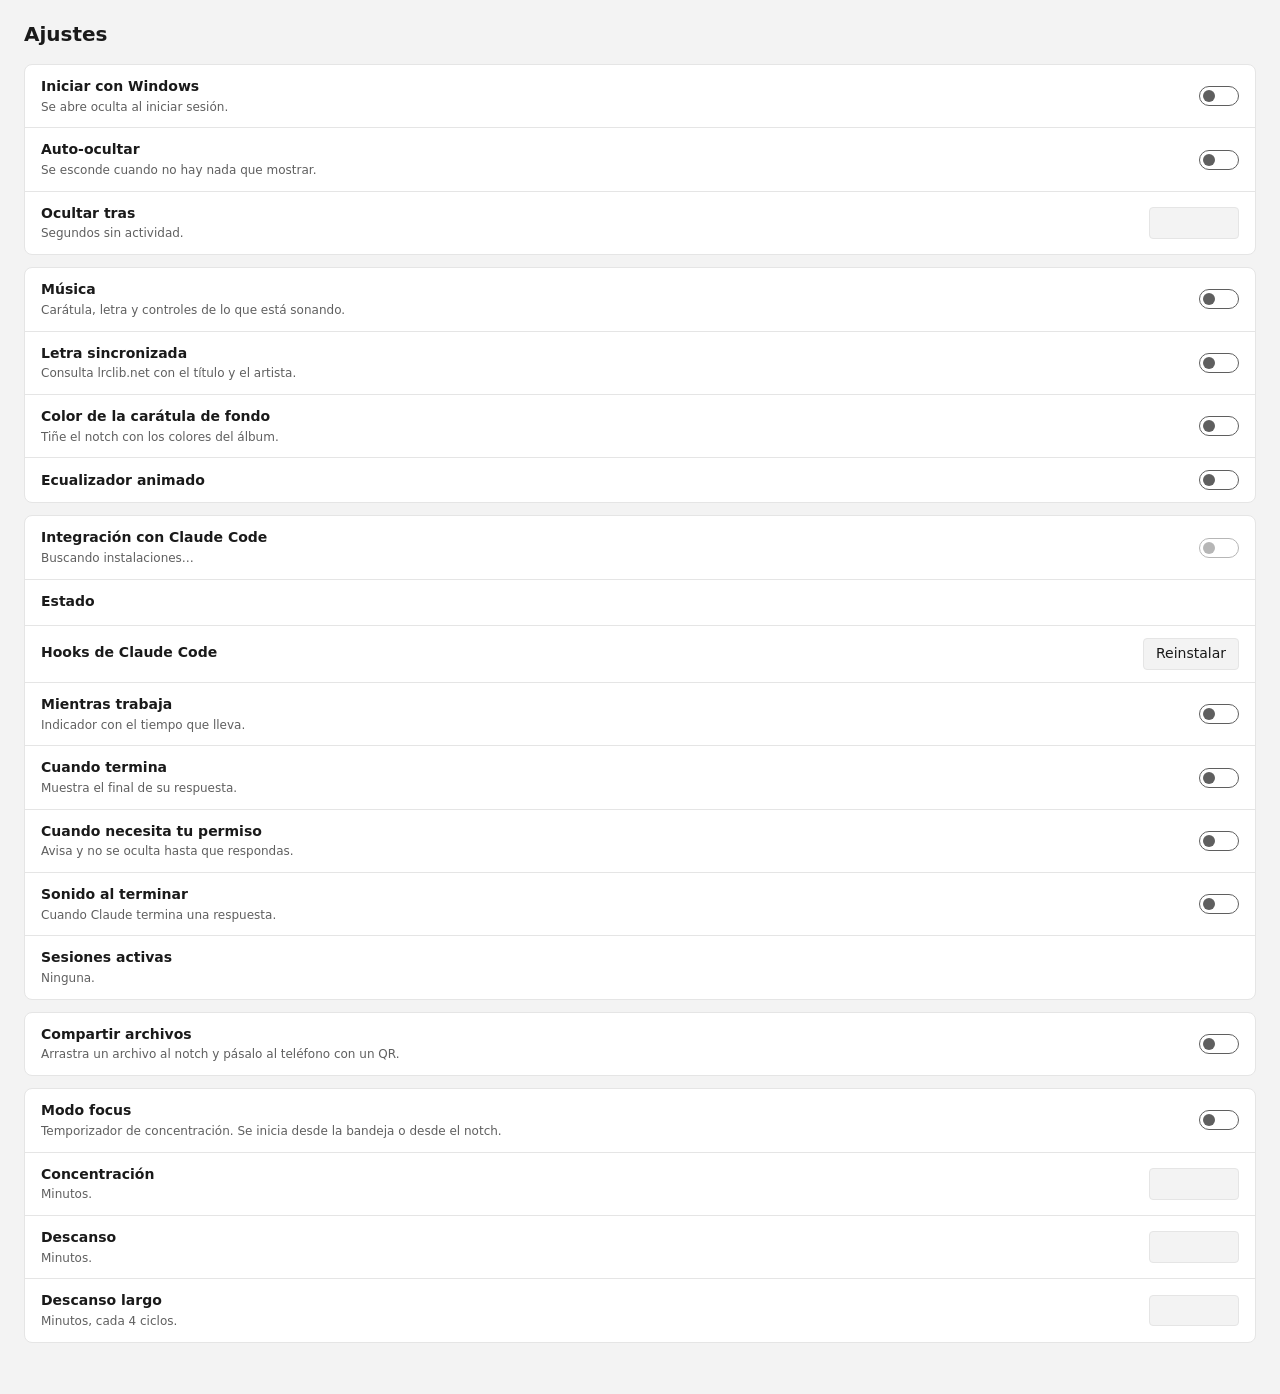
==== ui/settings.html @ bf4ab4f6 "Drop: progreso de envío al teléfono, aviso Enviado e interruptor - drop.rs sirve las descargas con u" ====
<!doctype html>
<html lang="es">
<head>
  <meta charset="utf-8">
  <title>Ajustes · Dynamic Island</title>
  <link rel="stylesheet" href="settings.css">
  <script src="settings.js" defer></script>
</head>
<body>
  <main>
    <h1>Ajustes</h1>

    <section>
      <label class="row">
        <span class="text"><b>Iniciar con Windows</b><small>Se abre oculta al iniciar sesión.</small></span>
        <input type="checkbox" role="switch" id="autostart">
      </label>
      <label class="row">
        <span class="text"><b>Auto-ocultar</b><small>Se esconde cuando no hay nada que mostrar.</small></span>
        <input type="checkbox" role="switch" id="autohide">
      </label>
      <label class="row">
        <span class="text"><b>Ocultar tras</b><small>Segundos sin actividad.</small></span>
        <input type="number" id="hide_secs" min="2" max="3600" step="1" inputmode="numeric">
      </label>
    </section>

    <section>
      <label class="row">
        <span class="text"><b>Música</b><small>Carátula, letra y controles de lo que está sonando.</small></span>
        <input type="checkbox" role="switch" id="music">
      </label>
      <label class="row">
        <span class="text"><b>Letra sincronizada</b><small>Consulta lrclib.net con el título y el artista.</small></span>
        <input type="checkbox" role="switch" id="lyrics">
      </label>
      <label class="row">
        <span class="text"><b>Color de la carátula de fondo</b><small>Tiñe el notch con los colores del álbum.</small></span>
        <input type="checkbox" role="switch" id="art_color">
      </label>
      <label class="row">
        <span class="text"><b>Ecualizador animado</b></span>
        <input type="checkbox" role="switch" id="eq">
      </label>
    </section>

    <section>
      <label class="row">
        <span class="text"><b>Integración con Claude Code</b><small id="claude-note">Buscando instalaciones…</small></span>
        <input type="checkbox" role="switch" id="claude" disabled>
      </label>
      <div id="claude-extra">
        <div class="row">
          <span class="text"><b>Estado</b><small id="claude-status"></small></span>
        </div>
        <div class="row">
          <span class="text"><b>Hooks de Claude Code</b><small id="hooks-status"></small></span>
          <button type="button" id="reinstall">Reinstalar</button>
        </div>
        <label class="row">
          <span class="text"><b>Mientras trabaja</b><small>Indicador con el tiempo que lleva.</small></span>
          <input type="checkbox" role="switch" id="claude_working">
        </label>
        <label class="row">
          <span class="text"><b>Cuando termina</b><small>Muestra el final de su respuesta.</small></span>
          <input type="checkbox" role="switch" id="claude_done">
        </label>
        <label class="row">
          <span class="text"><b>Cuando necesita tu permiso</b><small>Avisa y no se oculta hasta que respondas.</small></span>
          <input type="checkbox" role="switch" id="claude_permission">
        </label>
        <label class="row">
          <span class="text"><b>Sonido al terminar</b><small>Cuando Claude termina una respuesta.</small></span>
          <input type="checkbox" role="switch" id="sound">
        </label>
        <div class="row">
          <span class="text"><b>Sesiones activas</b><small id="sessions">Ninguna.</small></span>
        </div>
      </div>
    </section>

    <section>
      <label class="row">
        <span class="text"><b>Compartir archivos</b><small>Arrastra un archivo al notch y pásalo al teléfono con un QR.</small></span>
        <input type="checkbox" role="switch" id="drop">
      </label>
    </section>

    <section>
      <label class="row">
        <span class="text"><b>Modo focus</b><small>Temporizador de concentración. Se inicia desde la bandeja o desde el notch.</small></span>
        <input type="checkbox" role="switch" id="focus">
      </label>
      <label class="row">
        <span class="text"><b>Concentración</b><small>Minutos.</small></span>
        <input type="number" id="focus_work" min="1" max="180" step="1" inputmode="numeric">
      </label>
      <label class="row">
        <span class="text"><b>Descanso</b><small>Minutos.</small></span>
        <input type="number" id="focus_break" min="1" max="180" step="1" inputmode="numeric">
      </label>
      <label class="row">
        <span class="text"><b>Descanso largo</b><small>Minutos, cada 4 ciclos.</small></span>
        <input type="number" id="focus_long" min="1" max="180" step="1" inputmode="numeric">
      </label>
    </section>

    <p class="error" id="error" role="alert"></p>
  </main>
</body>
</html>
---- ui/settings.css ----
:root {
  color-scheme: light dark;
  --bg: #f3f3f3;
  --card: #ffffff;
  --fg: #1a1a1a;
  --dim: #5f5f5f;
  --line: #e5e5e5;
  --accent: #005fb8;
  --error: #c42b1c;
}
@media (prefers-color-scheme: dark) {
  :root {
    --bg: #202020;
    --card: #2b2b2b;
    --fg: #f5f5f5;
    --dim: #a8a8a8;
    --line: #3a3a3a;
    --accent: #60cdff;
    --error: #ff99a4;
  }
}

body {
  margin: 0;
  background: var(--bg);
  color: var(--fg);
  font: 14px/1.4 "Segoe UI Variable Text", "Segoe UI", system-ui, sans-serif;
}
main { padding: 20px 24px; }
h1 { font-size: 20px; font-weight: 600; margin: 0 0 16px; }

section {
  background: var(--card);
  border: 1px solid var(--line);
  border-radius: 8px;
  margin-bottom: 12px;
}
.row {
  display: flex;
  align-items: center;
  gap: 16px;
  padding: 12px 16px;
}
.row[hidden], #claude-extra[hidden] { display: none; }
#claude-extra { border-top: 1px solid var(--line); }
button { font: inherit; padding: 5px 12px; border: 1px solid var(--line); border-radius: 4px; background: var(--bg); color: var(--fg); }
.row + .row { border-top: 1px solid var(--line); }
.text { flex: 1; min-width: 0; display: grid; gap: 2px; }
.text small { color: var(--dim); font-size: 12px; overflow-wrap: anywhere; }

input[type="checkbox"] {
  appearance: none;
  flex: none;
  width: 40px;
  height: 20px;
  margin: 0;
  border-radius: 10px;
  border: 1px solid var(--dim);
  position: relative;
  transition: background-color 0.15s, border-color 0.15s;
}
input[type="checkbox"]::after {
  content: "";
  position: absolute;
  top: 3px;
  left: 3px;
  width: 12px;
  height: 12px;
  border-radius: 50%;
  background: var(--dim);
  transition: transform 0.15s cubic-bezier(0.32, 0.72, 0, 1);
}
input[type="checkbox"]:checked { background: var(--accent); border-color: var(--accent); }
input[type="checkbox"]:checked::after { background: var(--card); transform: translateX(20px); }
input:disabled { opacity: 0.45; }
input:focus-visible { outline: 2px solid var(--accent); outline-offset: 2px; }

input[type="number"] {
  width: 72px;
  padding: 5px 8px;
  border: 1px solid var(--line);
  border-radius: 4px;
  background: var(--bg);
  color: var(--fg);
  font: inherit;
}

.error { color: var(--error); white-space: pre-line; margin: 4px 0 0; min-height: 1.4em; }

@media (prefers-reduced-motion: reduce) {
  *, *::after { transition-duration: 0s !important; }
}
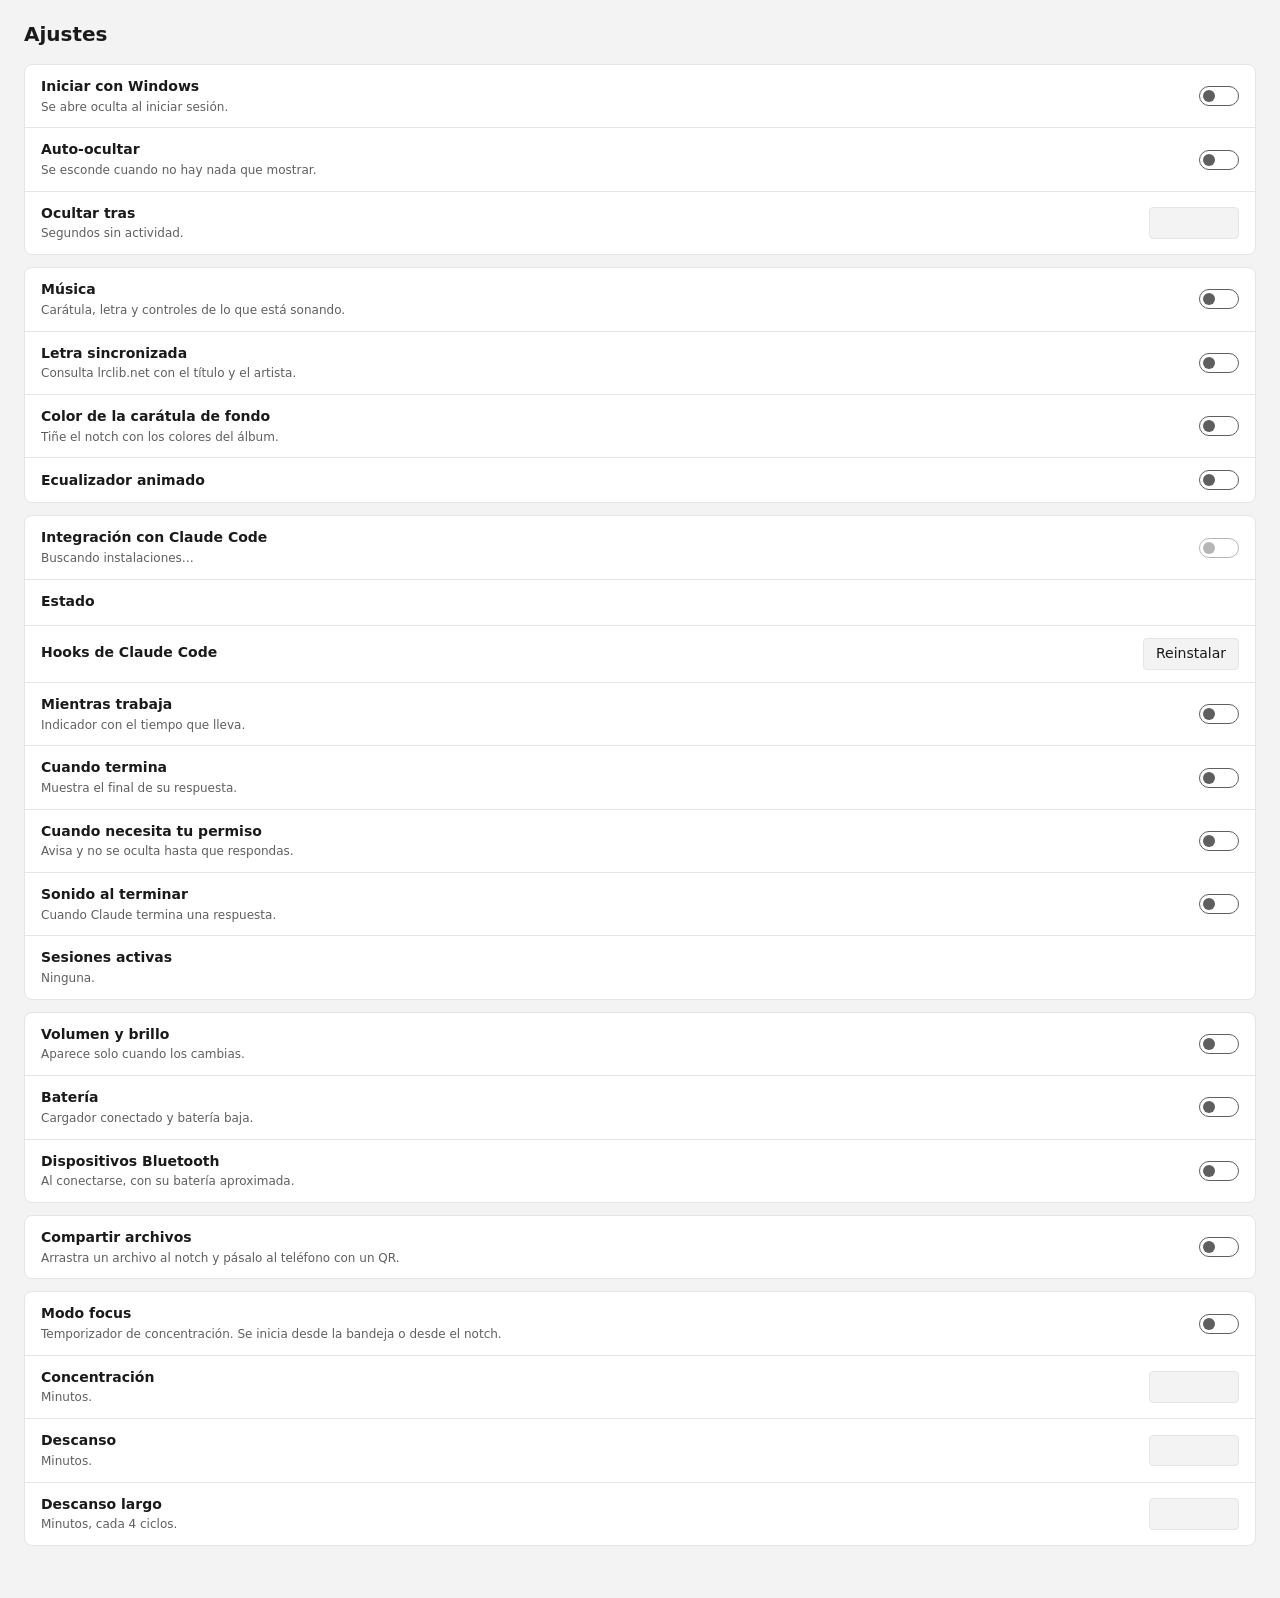
==== commit a67a11a5: "Sistema: volumen, brillo, batería y dispositivos Bluetooth - system.rs sondea volumen (IAudioEndpoin" ====
--- a/ui/settings.html
+++ b/ui/settings.html
@@ -81,6 +81,21 @@
 
     <section>
       <label class="row">
+        <span class="text"><b>Volumen y brillo</b><small>Aparece solo cuando los cambias.</small></span>
+        <input type="checkbox" role="switch" id="sys_volume">
+      </label>
+      <label class="row">
+        <span class="text"><b>Batería</b><small>Cargador conectado y batería baja.</small></span>
+        <input type="checkbox" role="switch" id="sys_battery">
+      </label>
+      <label class="row">
+        <span class="text"><b>Dispositivos Bluetooth</b><small>Al conectarse, con su batería aproximada.</small></span>
+        <input type="checkbox" role="switch" id="sys_bluetooth">
+      </label>
+    </section>
+
+    <section>
+      <label class="row">
         <span class="text"><b>Compartir archivos</b><small>Arrastra un archivo al notch y pásalo al teléfono con un QR.</small></span>
         <input type="checkbox" role="switch" id="drop">
       </label>
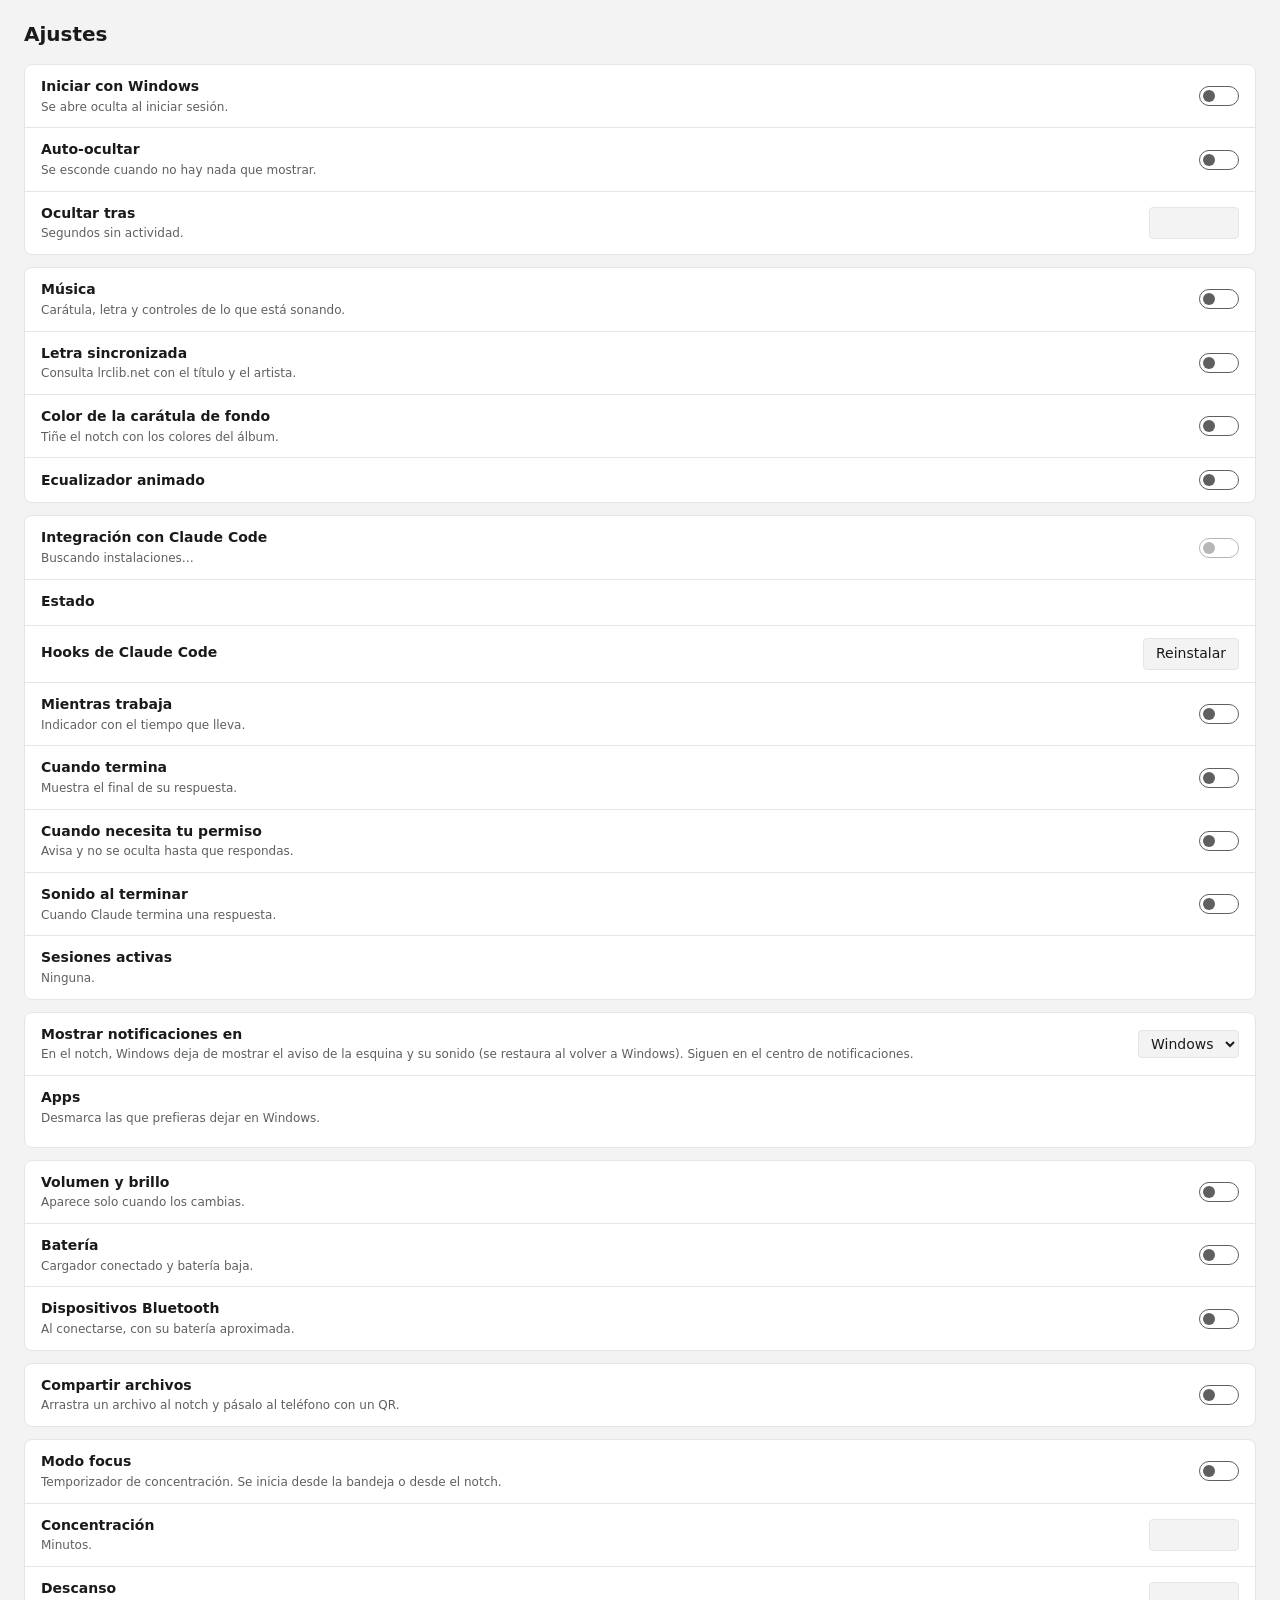
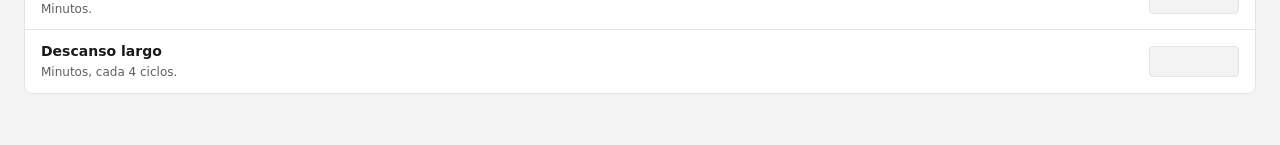
==== commit 511f6087: "Notificaciones de Windows en el notch - notify.rs consulta cada 0,5 s las notificaciones (UserNotifi" ====
--- a/ui/settings.html
+++ b/ui/settings.html
@@ -80,6 +80,16 @@
     </section>
 
     <section>
+      <div class="row">
+        <span class="text"><b>Mostrar notificaciones en</b><small id="notif-note">En el notch, Windows deja de mostrar el aviso de la esquina y su sonido (se restaura al volver a Windows). Siguen en el centro de notificaciones.</small></span>
+        <select id="notif_target"><option value="windows">Windows</option><option value="notch">Notch</option></select>
+      </div>
+      <div class="row" id="notif-apps-row">
+        <span class="text"><b>Apps</b><small>Desmarca las que prefieras dejar en Windows.</small><span id="notif-apps"></span></span>
+      </div>
+    </section>
+
+    <section>
       <label class="row">
         <span class="text"><b>Volumen y brillo</b><small>Aparece solo cuando los cambias.</small></span>
         <input type="checkbox" role="switch" id="sys_volume">
--- a/ui/settings.css
+++ b/ui/settings.css
@@ -43,6 +43,11 @@
 }
 .row[hidden], #claude-extra[hidden] { display: none; }
 #claude-extra { border-top: 1px solid var(--line); }
+#notif-apps { display: grid; gap: 4px; margin-top: 6px; }
+.app { display: flex; align-items: center; gap: 6px; font-size: 13px; }
+input.plain { appearance: auto; width: auto; height: auto; border: 0; }
+input.plain::after { content: none; }
+select { font: inherit; padding: 4px 8px; background: var(--bg); color: var(--fg); border: 1px solid var(--line); border-radius: 4px; }
 button { font: inherit; padding: 5px 12px; border: 1px solid var(--line); border-radius: 4px; background: var(--bg); color: var(--fg); }
 .row + .row { border-top: 1px solid var(--line); }
 .text { flex: 1; min-width: 0; display: grid; gap: 2px; }
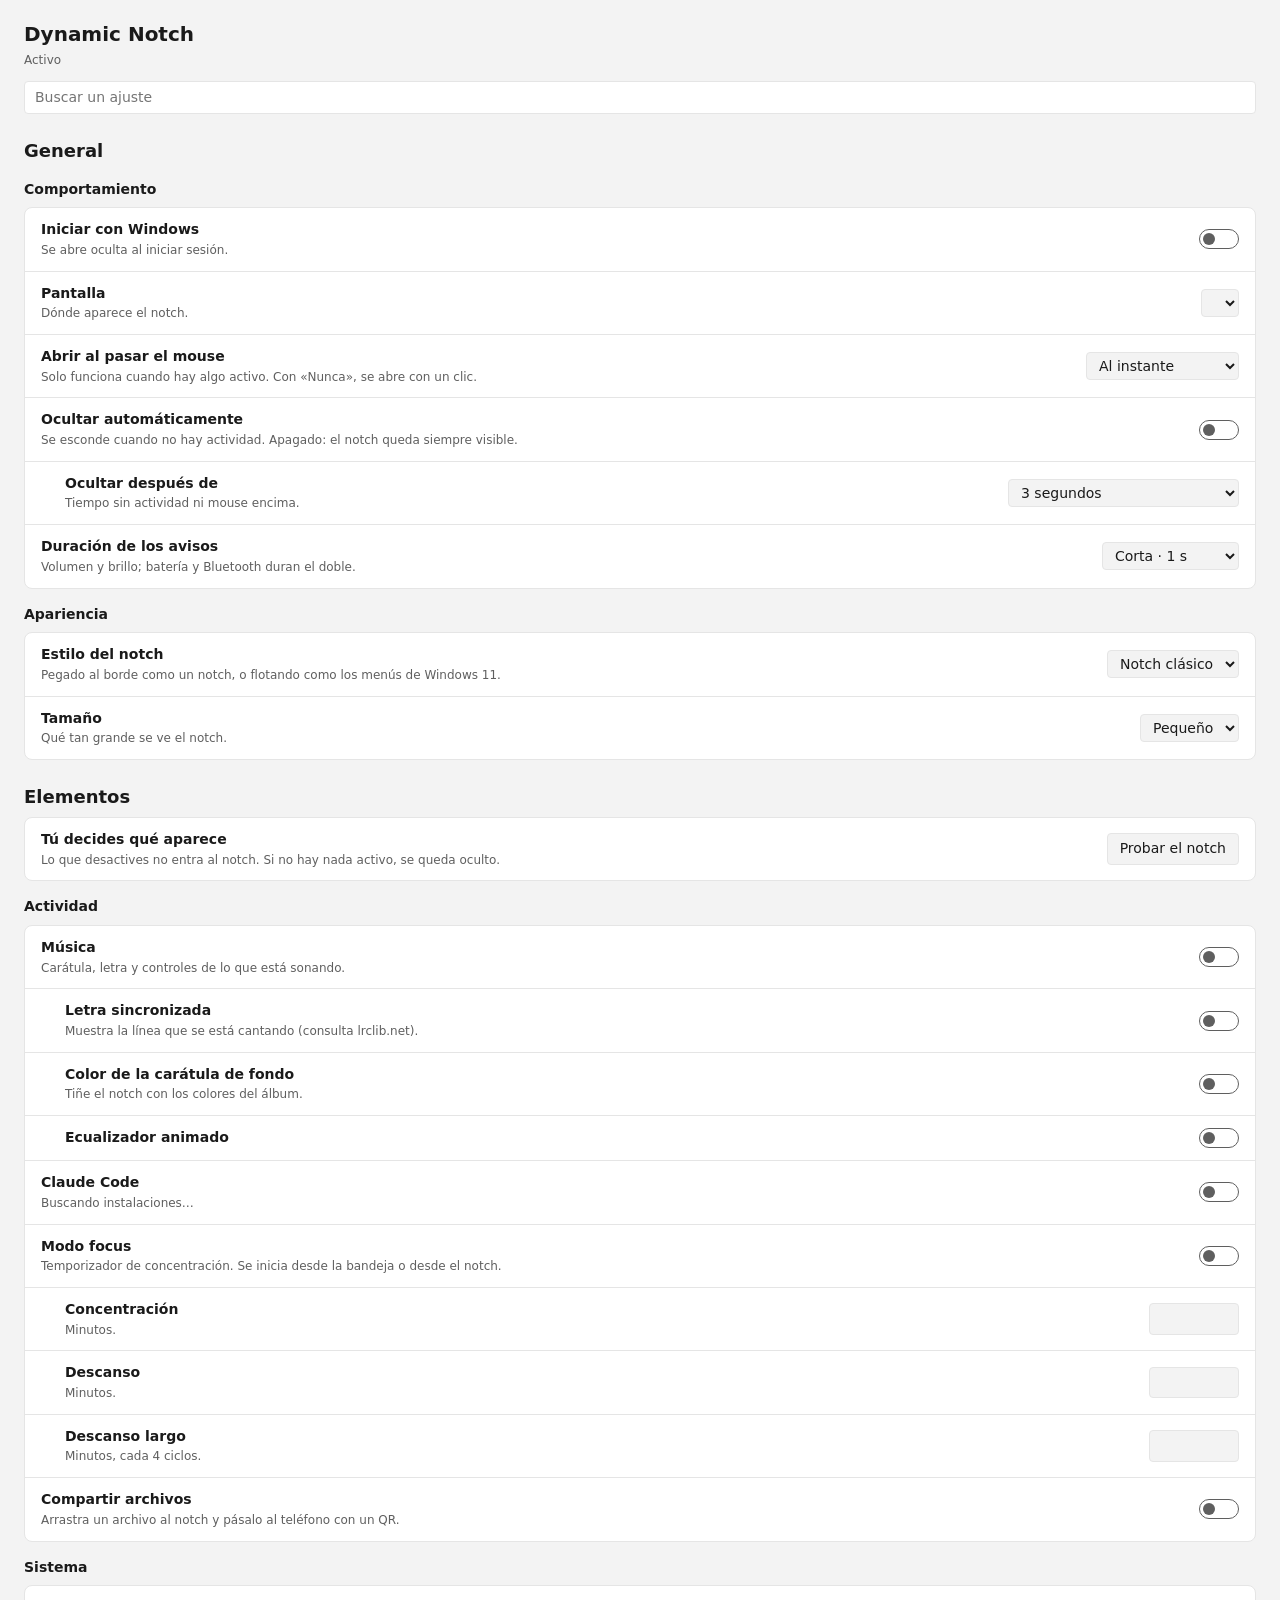
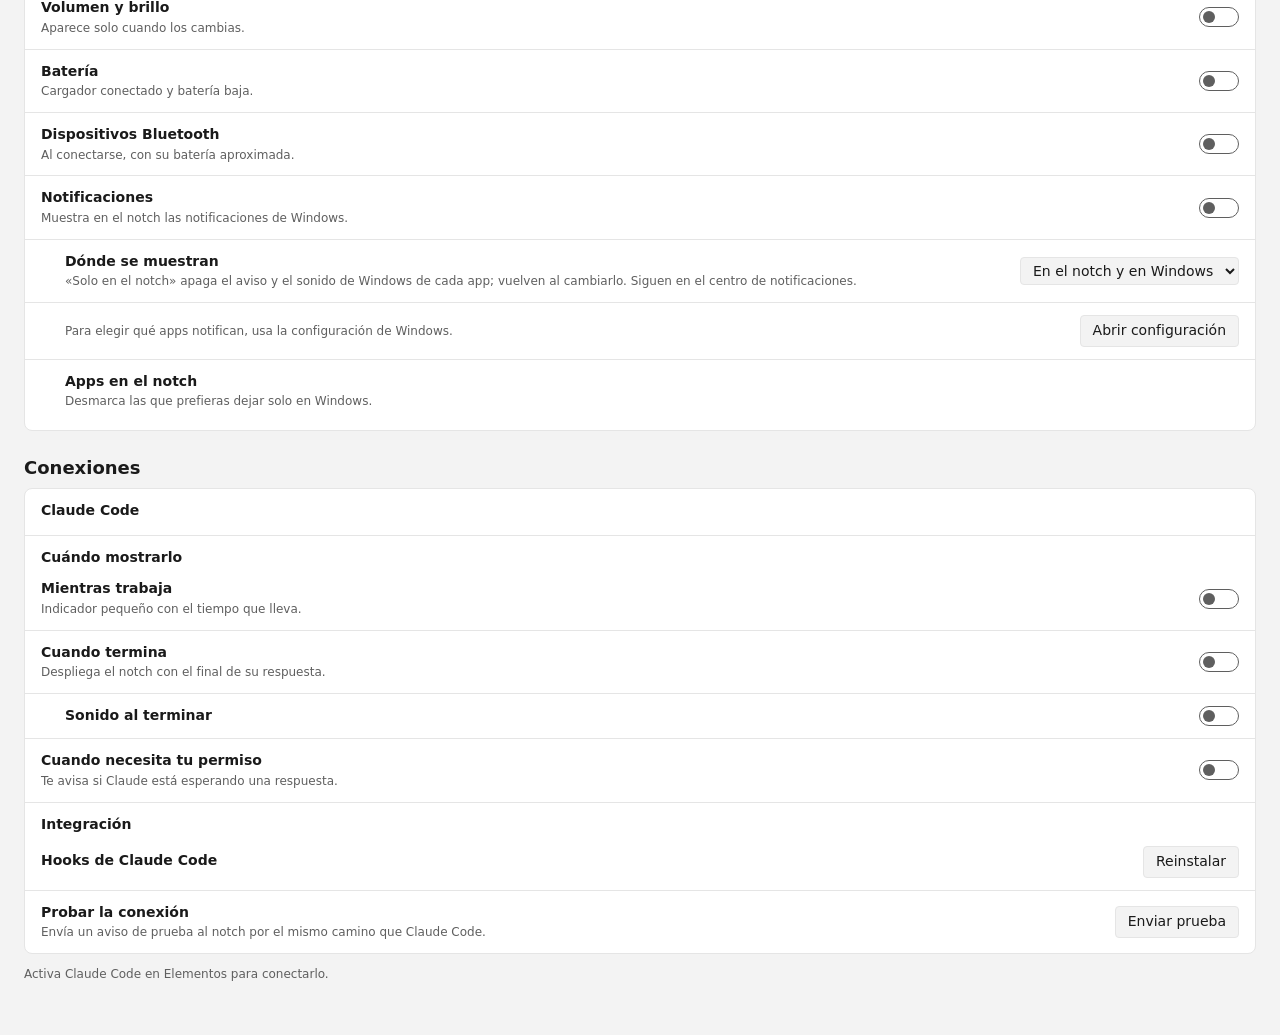
==== commit 673e9c94: "Ajustes generales del Figma - Pantalla: el notch puede ir en cualquier monitor. La ventana se coloca" ====
--- a/ui/settings.html
+++ b/ui/settings.html
@@ -7,128 +7,192 @@
   <script src="settings.js" defer></script>
 </head>
 <body>
+  <!-- placeholder layout: crude on purpose until the Figma redesign. Order and options follow the Figma. -->
   <main>
-    <h1>Ajustes</h1>
-
+    <header>
+      <h1>Dynamic Notch</h1>
+      <small id="status">Activo</small>
+      <input type="search" id="search" placeholder="Buscar un ajuste" aria-label="Buscar un ajuste">
+    </header>
+
+    <h2>General</h2>
+    <h3>Comportamiento</h3>
     <section>
       <label class="row">
         <span class="text"><b>Iniciar con Windows</b><small>Se abre oculta al iniciar sesión.</small></span>
-        <input type="checkbox" role="switch" id="autostart">
-      </label>
-      <label class="row">
-        <span class="text"><b>Auto-ocultar</b><small>Se esconde cuando no hay nada que mostrar.</small></span>
-        <input type="checkbox" role="switch" id="autohide">
-      </label>
-      <label class="row">
-        <span class="text"><b>Ocultar tras</b><small>Segundos sin actividad.</small></span>
-        <input type="number" id="hide_secs" min="2" max="3600" step="1" inputmode="numeric">
-      </label>
-    </section>
-
+        <input type="checkbox" role="switch" data-key="autostart">
+      </label>
+      <label class="row">
+        <span class="text"><b>Pantalla</b><small>Dónde aparece el notch.</small></span>
+        <select data-key="monitor" id="monitor"></select>
+      </label>
+      <label class="row">
+        <span class="text"><b>Abrir al pasar el mouse</b><small>Solo funciona cuando hay algo activo. Con «Nunca», se abre con un clic.</small></span>
+        <select data-key="hover">
+          <option value="instant">Al instante</option>
+          <option value="short">Con pausa corta</option>
+          <option value="never">Nunca</option>
+        </select>
+      </label>
+      <label class="row">
+        <span class="text"><b>Ocultar automáticamente</b><small>Se esconde cuando no hay actividad. Apagado: el notch queda siempre visible.</small></span>
+        <input type="checkbox" role="switch" data-key="autohide">
+      </label>
+      <label class="row sub">
+        <span class="text"><b>Ocultar después de</b><small>Tiempo sin actividad ni mouse encima.</small></span>
+        <select data-key="hide_secs" data-number data-needs="autohide">
+          <option value="3">3 segundos</option>
+          <option value="5">5 segundos (recomendado)</option>
+          <option value="10">10 segundos</option>
+          <option value="15">15 segundos</option>
+          <option value="30">30 segundos</option>
+        </select>
+      </label>
+      <label class="row">
+        <span class="text"><b>Duración de los avisos</b><small>Volumen y brillo; batería y Bluetooth duran el doble.</small></span>
+        <select data-key="notice_ms" data-number>
+          <option value="1000">Corta · 1 s</option>
+          <option value="1500">Normal · 1.5 s</option>
+          <option value="3000">Larga · 3 s</option>
+        </select>
+      </label>
+    </section>
+    <h3>Apariencia</h3>
+    <section>
+      <label class="row">
+        <span class="text"><b>Estilo del notch</b><small>Pegado al borde como un notch, o flotando como los menús de Windows 11.</small></span>
+        <select data-key="style">
+          <option value="classic">Notch clásico</option>
+          <option value="win11">Windows 11</option>
+        </select>
+      </label>
+      <label class="row">
+        <span class="text"><b>Tamaño</b><small>Qué tan grande se ve el notch.</small></span>
+        <select data-key="size">
+          <option value="small">Pequeño</option>
+          <option value="normal">Normal</option>
+          <option value="large">Grande</option>
+        </select>
+      </label>
+    </section>
+
+    <h2>Elementos</h2>
+    <section>
+      <div class="row">
+        <span class="text"><b>Tú decides qué aparece</b><small>Lo que desactives no entra al notch. Si no hay nada activo, se queda oculto.</small></span>
+        <button type="button" id="demo">Probar el notch</button>
+      </div>
+    </section>
+    <h3>Actividad</h3>
     <section>
       <label class="row">
         <span class="text"><b>Música</b><small>Carátula, letra y controles de lo que está sonando.</small></span>
-        <input type="checkbox" role="switch" id="music">
-      </label>
-      <label class="row">
-        <span class="text"><b>Letra sincronizada</b><small>Consulta lrclib.net con el título y el artista.</small></span>
-        <input type="checkbox" role="switch" id="lyrics">
-      </label>
-      <label class="row">
+        <input type="checkbox" role="switch" data-key="music">
+      </label>
+      <label class="row sub">
+        <span class="text"><b>Letra sincronizada</b><small>Muestra la línea que se está cantando (consulta lrclib.net).</small></span>
+        <input type="checkbox" role="switch" data-key="lyrics" data-needs="music">
+      </label>
+      <label class="row sub">
         <span class="text"><b>Color de la carátula de fondo</b><small>Tiñe el notch con los colores del álbum.</small></span>
-        <input type="checkbox" role="switch" id="art_color">
-      </label>
-      <label class="row">
+        <input type="checkbox" role="switch" data-key="art_color" data-needs="music">
+      </label>
+      <label class="row sub">
         <span class="text"><b>Ecualizador animado</b></span>
-        <input type="checkbox" role="switch" id="eq">
-      </label>
-    </section>
-
-    <section>
-      <label class="row">
-        <span class="text"><b>Integración con Claude Code</b><small id="claude-note">Buscando instalaciones…</small></span>
-        <input type="checkbox" role="switch" id="claude" disabled>
-      </label>
-      <div id="claude-extra">
-        <div class="row">
-          <span class="text"><b>Estado</b><small id="claude-status"></small></span>
-        </div>
-        <div class="row">
-          <span class="text"><b>Hooks de Claude Code</b><small id="hooks-status"></small></span>
-          <button type="button" id="reinstall">Reinstalar</button>
-        </div>
-        <label class="row">
-          <span class="text"><b>Mientras trabaja</b><small>Indicador con el tiempo que lleva.</small></span>
-          <input type="checkbox" role="switch" id="claude_working">
-        </label>
-        <label class="row">
-          <span class="text"><b>Cuando termina</b><small>Muestra el final de su respuesta.</small></span>
-          <input type="checkbox" role="switch" id="claude_done">
-        </label>
-        <label class="row">
-          <span class="text"><b>Cuando necesita tu permiso</b><small>Avisa y no se oculta hasta que respondas.</small></span>
-          <input type="checkbox" role="switch" id="claude_permission">
-        </label>
-        <label class="row">
-          <span class="text"><b>Sonido al terminar</b><small>Cuando Claude termina una respuesta.</small></span>
-          <input type="checkbox" role="switch" id="sound">
-        </label>
-        <div class="row">
-          <span class="text"><b>Sesiones activas</b><small id="sessions">Ninguna.</small></span>
-        </div>
-      </div>
-    </section>
-
-    <section>
-      <div class="row">
-        <span class="text"><b>Mostrar notificaciones en</b><small id="notif-note">En el notch, Windows deja de mostrar el aviso de la esquina y su sonido (se restaura al volver a Windows). Siguen en el centro de notificaciones.</small></span>
-        <select id="notif_target"><option value="windows">Windows</option><option value="notch">Notch</option></select>
-      </div>
-      <div class="row" id="notif-apps-row">
-        <span class="text"><b>Apps</b><small>Desmarca las que prefieras dejar en Windows.</small><span id="notif-apps"></span></span>
-      </div>
-    </section>
-
+        <input type="checkbox" role="switch" data-key="eq" data-needs="music">
+      </label>
+      <label class="row">
+        <span class="text"><b>Claude Code</b><small id="claude-note">Buscando instalaciones…</small></span>
+        <input type="checkbox" role="switch" data-key="claude" id="claude">
+      </label>
+      <label class="row">
+        <span class="text"><b>Modo focus</b><small>Temporizador de concentración. Se inicia desde la bandeja o desde el notch.</small></span>
+        <input type="checkbox" role="switch" data-key="focus">
+      </label>
+      <label class="row sub">
+        <span class="text"><b>Concentración</b><small>Minutos.</small></span>
+        <input type="number" data-key="focus_work" data-number data-needs="focus" min="1" max="180" step="1" inputmode="numeric">
+      </label>
+      <label class="row sub">
+        <span class="text"><b>Descanso</b><small>Minutos.</small></span>
+        <input type="number" data-key="focus_break" data-number data-needs="focus" min="1" max="180" step="1" inputmode="numeric">
+      </label>
+      <label class="row sub">
+        <span class="text"><b>Descanso largo</b><small>Minutos, cada 4 ciclos.</small></span>
+        <input type="number" data-key="focus_long" data-number data-needs="focus" min="1" max="180" step="1" inputmode="numeric">
+      </label>
+      <label class="row">
+        <span class="text"><b>Compartir archivos</b><small>Arrastra un archivo al notch y pásalo al teléfono con un QR.</small></span>
+        <input type="checkbox" role="switch" data-key="drop">
+      </label>
+    </section>
+    <h3>Sistema</h3>
     <section>
       <label class="row">
         <span class="text"><b>Volumen y brillo</b><small>Aparece solo cuando los cambias.</small></span>
-        <input type="checkbox" role="switch" id="sys_volume">
+        <input type="checkbox" role="switch" data-key="sys_volume">
       </label>
       <label class="row">
         <span class="text"><b>Batería</b><small>Cargador conectado y batería baja.</small></span>
-        <input type="checkbox" role="switch" id="sys_battery">
+        <input type="checkbox" role="switch" data-key="sys_battery">
       </label>
       <label class="row">
         <span class="text"><b>Dispositivos Bluetooth</b><small>Al conectarse, con su batería aproximada.</small></span>
-        <input type="checkbox" role="switch" id="sys_bluetooth">
-      </label>
-    </section>
-
-    <section>
-      <label class="row">
-        <span class="text"><b>Compartir archivos</b><small>Arrastra un archivo al notch y pásalo al teléfono con un QR.</small></span>
-        <input type="checkbox" role="switch" id="drop">
-      </label>
-    </section>
-
-    <section>
-      <label class="row">
-        <span class="text"><b>Modo focus</b><small>Temporizador de concentración. Se inicia desde la bandeja o desde el notch.</small></span>
-        <input type="checkbox" role="switch" id="focus">
-      </label>
-      <label class="row">
-        <span class="text"><b>Concentración</b><small>Minutos.</small></span>
-        <input type="number" id="focus_work" min="1" max="180" step="1" inputmode="numeric">
-      </label>
-      <label class="row">
-        <span class="text"><b>Descanso</b><small>Minutos.</small></span>
-        <input type="number" id="focus_break" min="1" max="180" step="1" inputmode="numeric">
-      </label>
-      <label class="row">
-        <span class="text"><b>Descanso largo</b><small>Minutos, cada 4 ciclos.</small></span>
-        <input type="number" id="focus_long" min="1" max="180" step="1" inputmode="numeric">
-      </label>
-    </section>
+        <input type="checkbox" role="switch" data-key="sys_bluetooth">
+      </label>
+      <label class="row">
+        <span class="text"><b>Notificaciones</b><small id="notif-note">Muestra en el notch las notificaciones de Windows.</small></span>
+        <input type="checkbox" role="switch" data-key="notif">
+      </label>
+      <label class="row sub">
+        <span class="text"><b>Dónde se muestran</b><small>«Solo en el notch» apaga el aviso y el sonido de Windows de cada app; vuelven al cambiarlo. Siguen en el centro de notificaciones.</small></span>
+        <select data-key="notif_notch" data-bool data-needs="notif">
+          <option value="false">En el notch y en Windows</option>
+          <option value="true">Solo en el notch</option>
+        </select>
+      </label>
+      <div class="row sub">
+        <span class="text"><small>Para elegir qué apps notifican, usa la configuración de Windows.</small></span>
+        <button type="button" id="notif-open">Abrir configuración</button>
+      </div>
+      <div class="row sub" id="notif-apps-row">
+        <span class="text"><b>Apps en el notch</b><small>Desmarca las que prefieras dejar solo en Windows.</small><span id="notif-apps"></span></span>
+      </div>
+    </section>
+
+    <h2>Conexiones</h2>
+    <section id="claude-extra">
+      <div class="row">
+        <span class="text"><b>Claude Code</b><small id="claude-status"></small></span>
+      </div>
+      <h3 class="in">Cuándo mostrarlo</h3>
+      <label class="row">
+        <span class="text"><b>Mientras trabaja</b><small>Indicador pequeño con el tiempo que lleva.</small></span>
+        <input type="checkbox" role="switch" data-key="claude_working">
+      </label>
+      <label class="row">
+        <span class="text"><b>Cuando termina</b><small>Despliega el notch con el final de su respuesta.</small></span>
+        <input type="checkbox" role="switch" data-key="claude_done">
+      </label>
+      <label class="row sub">
+        <span class="text"><b>Sonido al terminar</b></span>
+        <input type="checkbox" role="switch" data-key="sound" data-needs="claude_done">
+      </label>
+      <label class="row">
+        <span class="text"><b>Cuando necesita tu permiso</b><small>Te avisa si Claude está esperando una respuesta.</small></span>
+        <input type="checkbox" role="switch" data-key="claude_permission">
+      </label>
+      <h3 class="in">Integración</h3>
+      <div class="row">
+        <span class="text"><b>Hooks de Claude Code</b><small id="hooks-status"></small></span>
+        <button type="button" id="reinstall">Reinstalar</button>
+      </div>
+      <div class="row">
+        <span class="text"><b>Probar la conexión</b><small>Envía un aviso de prueba al notch por el mismo camino que Claude Code.</small></span>
+        <button type="button" id="claude-test">Enviar prueba</button>
+      </div>
+    </section>
+    <p id="claude-off" class="muted">Activa Claude Code en Elementos para conectarlo.</p>
 
     <p class="error" id="error" role="alert"></p>
   </main>
--- a/ui/settings.css
+++ b/ui/settings.css
@@ -27,7 +27,16 @@
   font: 14px/1.4 "Segoe UI Variable Text", "Segoe UI", system-ui, sans-serif;
 }
 main { padding: 20px 24px; }
-h1 { font-size: 20px; font-weight: 600; margin: 0 0 16px; }
+h1 { font-size: 20px; font-weight: 600; margin: 0; }
+header { display: grid; gap: 4px; margin-bottom: 8px; }
+header small, .muted { color: var(--dim); font-size: 12px; }
+#search { font: inherit; padding: 6px 10px; margin-top: 8px; border: 1px solid var(--line); border-radius: 4px; background: var(--card); color: var(--fg); }
+h2 { font-size: 18px; font-weight: 600; margin: 24px 0 8px; }
+h3 { font-size: 14px; font-weight: 600; margin: 16px 0 8px; }
+h3.in { margin: 0; padding: 12px 16px 0; border-top: 1px solid var(--line); }
+.row.sub { padding-left: 40px; }
+.filtered { display: none !important; }
+[hidden] { display: none !important; }
 
 section {
   background: var(--card);
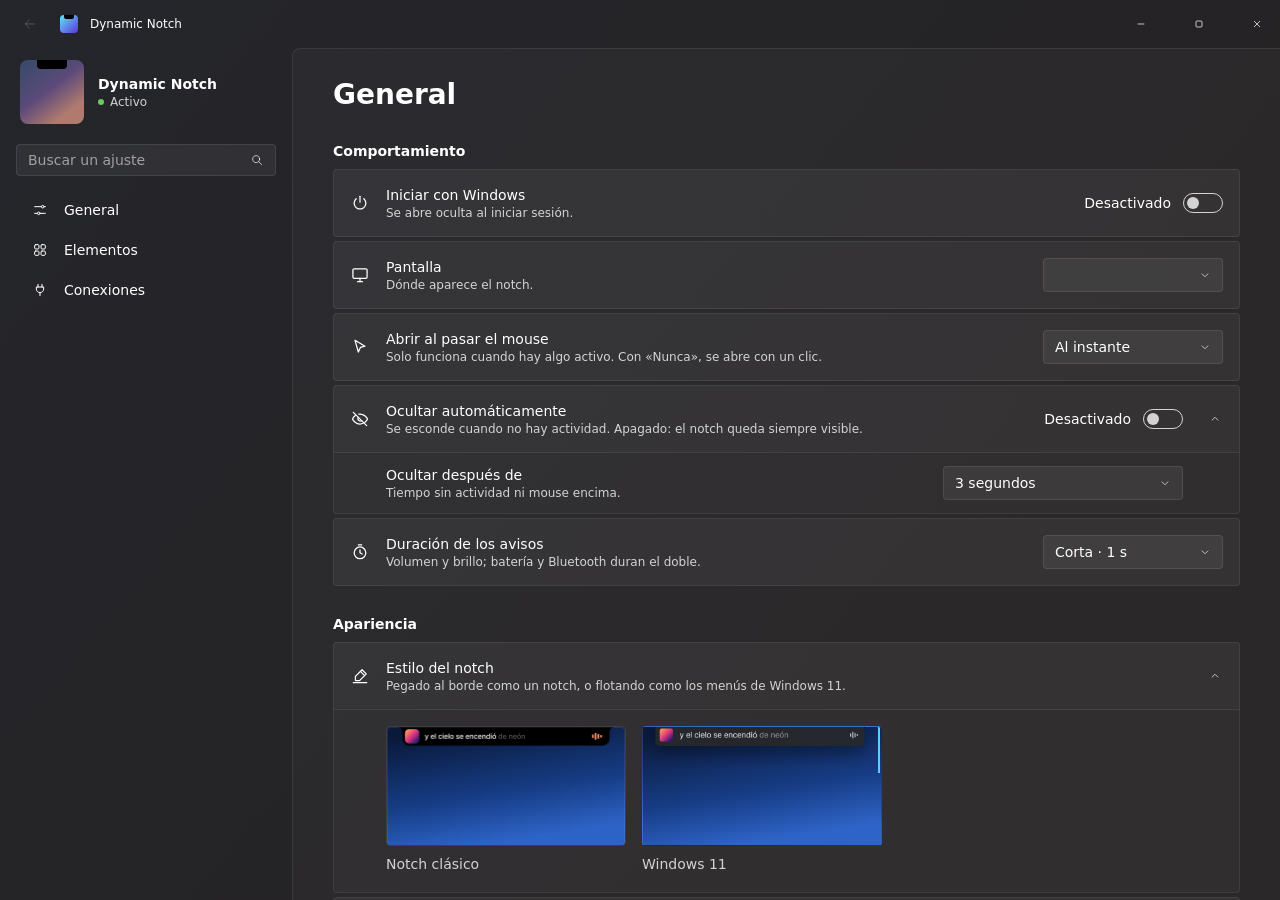
==== commit 29a0ec78: "Ajustes con el diseño del Figma Barra de título propia, navegación General / Elementos / Conexiones," ====
--- a/ui/settings.html
+++ b/ui/settings.html
@@ -2,199 +2,295 @@
 <html lang="es">
 <head>
   <meta charset="utf-8">
-  <title>Ajustes · Dynamic Island</title>
+  <title>Dynamic Notch</title>
   <link rel="stylesheet" href="settings.css">
   <script src="settings.js" defer></script>
 </head>
 <body>
-  <!-- placeholder layout: crude on purpose until the Figma redesign. Order and options follow the Figma. -->
-  <main>
-    <header>
-      <h1>Dynamic Notch</h1>
-      <small id="status">Activo</small>
+  <header class="titlebar" data-tauri-drag-region>
+    <button type="button" class="back" id="back" aria-label="Atrás" disabled><img src="icons/back.svg" alt=""></button>
+    <span class="app-icon" data-tauri-drag-region></span>
+    <span class="app-title" data-tauri-drag-region>Dynamic Notch</span>
+    <span class="spacer" data-tauri-drag-region></span>
+    <button type="button" class="caption" id="win-min" aria-label="Minimizar"><img src="icons/min.svg" alt=""></button>
+    <button type="button" class="caption" id="win-max" aria-label="Maximizar"><img src="icons/max.svg" alt=""></button>
+    <button type="button" class="caption close" id="win-close" aria-label="Cerrar"><img src="icons/close.svg" alt=""></button>
+  </header>
+
+  <div class="body">
+    <nav class="nav">
+      <div class="app-header">
+        <span class="preview"></span>
+        <span class="meta"><b>Dynamic Notch</b><small><i class="dot"></i><span id="status">Activo</span></small></span>
+      </div>
       <input type="search" id="search" placeholder="Buscar un ajuste" aria-label="Buscar un ajuste">
-    </header>
-
-    <h2>General</h2>
-    <h3>Comportamiento</h3>
-    <section>
-      <label class="row">
-        <span class="text"><b>Iniciar con Windows</b><small>Se abre oculta al iniciar sesión.</small></span>
-        <input type="checkbox" role="switch" data-key="autostart">
-      </label>
-      <label class="row">
-        <span class="text"><b>Pantalla</b><small>Dónde aparece el notch.</small></span>
-        <select data-key="monitor" id="monitor"></select>
-      </label>
-      <label class="row">
-        <span class="text"><b>Abrir al pasar el mouse</b><small>Solo funciona cuando hay algo activo. Con «Nunca», se abre con un clic.</small></span>
-        <select data-key="hover">
-          <option value="instant">Al instante</option>
-          <option value="short">Con pausa corta</option>
-          <option value="never">Nunca</option>
-        </select>
-      </label>
-      <label class="row">
-        <span class="text"><b>Ocultar automáticamente</b><small>Se esconde cuando no hay actividad. Apagado: el notch queda siempre visible.</small></span>
-        <input type="checkbox" role="switch" data-key="autohide">
-      </label>
-      <label class="row sub">
-        <span class="text"><b>Ocultar después de</b><small>Tiempo sin actividad ni mouse encima.</small></span>
-        <select data-key="hide_secs" data-number data-needs="autohide">
-          <option value="3">3 segundos</option>
-          <option value="5">5 segundos (recomendado)</option>
-          <option value="10">10 segundos</option>
-          <option value="15">15 segundos</option>
-          <option value="30">30 segundos</option>
-        </select>
-      </label>
-      <label class="row">
-        <span class="text"><b>Duración de los avisos</b><small>Volumen y brillo; batería y Bluetooth duran el doble.</small></span>
-        <select data-key="notice_ms" data-number>
-          <option value="1000">Corta · 1 s</option>
-          <option value="1500">Normal · 1.5 s</option>
-          <option value="3000">Larga · 3 s</option>
-        </select>
-      </label>
-    </section>
-    <h3>Apariencia</h3>
-    <section>
-      <label class="row">
-        <span class="text"><b>Estilo del notch</b><small>Pegado al borde como un notch, o flotando como los menús de Windows 11.</small></span>
-        <select data-key="style">
-          <option value="classic">Notch clásico</option>
-          <option value="win11">Windows 11</option>
-        </select>
-      </label>
-      <label class="row">
-        <span class="text"><b>Tamaño</b><small>Qué tan grande se ve el notch.</small></span>
-        <select data-key="size">
-          <option value="small">Pequeño</option>
-          <option value="normal">Normal</option>
-          <option value="large">Grande</option>
-        </select>
-      </label>
-    </section>
-
-    <h2>Elementos</h2>
-    <section>
-      <div class="row">
-        <span class="text"><b>Tú decides qué aparece</b><small>Lo que desactives no entra al notch. Si no hay nada activo, se queda oculto.</small></span>
-        <button type="button" id="demo">Probar el notch</button>
-      </div>
-    </section>
-    <h3>Actividad</h3>
-    <section>
-      <label class="row">
-        <span class="text"><b>Música</b><small>Carátula, letra y controles de lo que está sonando.</small></span>
-        <input type="checkbox" role="switch" data-key="music">
-      </label>
-      <label class="row sub">
-        <span class="text"><b>Letra sincronizada</b><small>Muestra la línea que se está cantando (consulta lrclib.net).</small></span>
-        <input type="checkbox" role="switch" data-key="lyrics" data-needs="music">
-      </label>
-      <label class="row sub">
-        <span class="text"><b>Color de la carátula de fondo</b><small>Tiñe el notch con los colores del álbum.</small></span>
-        <input type="checkbox" role="switch" data-key="art_color" data-needs="music">
-      </label>
-      <label class="row sub">
-        <span class="text"><b>Ecualizador animado</b></span>
-        <input type="checkbox" role="switch" data-key="eq" data-needs="music">
-      </label>
-      <label class="row">
-        <span class="text"><b>Claude Code</b><small id="claude-note">Buscando instalaciones…</small></span>
-        <input type="checkbox" role="switch" data-key="claude" id="claude">
-      </label>
-      <label class="row">
-        <span class="text"><b>Modo focus</b><small>Temporizador de concentración. Se inicia desde la bandeja o desde el notch.</small></span>
-        <input type="checkbox" role="switch" data-key="focus">
-      </label>
-      <label class="row sub">
-        <span class="text"><b>Concentración</b><small>Minutos.</small></span>
-        <input type="number" data-key="focus_work" data-number data-needs="focus" min="1" max="180" step="1" inputmode="numeric">
-      </label>
-      <label class="row sub">
-        <span class="text"><b>Descanso</b><small>Minutos.</small></span>
-        <input type="number" data-key="focus_break" data-number data-needs="focus" min="1" max="180" step="1" inputmode="numeric">
-      </label>
-      <label class="row sub">
-        <span class="text"><b>Descanso largo</b><small>Minutos, cada 4 ciclos.</small></span>
-        <input type="number" data-key="focus_long" data-number data-needs="focus" min="1" max="180" step="1" inputmode="numeric">
-      </label>
-      <label class="row">
-        <span class="text"><b>Compartir archivos</b><small>Arrastra un archivo al notch y pásalo al teléfono con un QR.</small></span>
-        <input type="checkbox" role="switch" data-key="drop">
-      </label>
-    </section>
-    <h3>Sistema</h3>
-    <section>
-      <label class="row">
-        <span class="text"><b>Volumen y brillo</b><small>Aparece solo cuando los cambias.</small></span>
-        <input type="checkbox" role="switch" data-key="sys_volume">
-      </label>
-      <label class="row">
-        <span class="text"><b>Batería</b><small>Cargador conectado y batería baja.</small></span>
-        <input type="checkbox" role="switch" data-key="sys_battery">
-      </label>
-      <label class="row">
-        <span class="text"><b>Dispositivos Bluetooth</b><small>Al conectarse, con su batería aproximada.</small></span>
-        <input type="checkbox" role="switch" data-key="sys_bluetooth">
-      </label>
-      <label class="row">
-        <span class="text"><b>Notificaciones</b><small id="notif-note">Muestra en el notch las notificaciones de Windows.</small></span>
-        <input type="checkbox" role="switch" data-key="notif">
-      </label>
-      <label class="row sub">
-        <span class="text"><b>Dónde se muestran</b><small>«Solo en el notch» apaga el aviso y el sonido de Windows de cada app; vuelven al cambiarlo. Siguen en el centro de notificaciones.</small></span>
-        <select data-key="notif_notch" data-bool data-needs="notif">
-          <option value="false">En el notch y en Windows</option>
-          <option value="true">Solo en el notch</option>
-        </select>
-      </label>
-      <div class="row sub">
-        <span class="text"><small>Para elegir qué apps notifican, usa la configuración de Windows.</small></span>
-        <button type="button" id="notif-open">Abrir configuración</button>
-      </div>
-      <div class="row sub" id="notif-apps-row">
-        <span class="text"><b>Apps en el notch</b><small>Desmarca las que prefieras dejar solo en Windows.</small><span id="notif-apps"></span></span>
-      </div>
-    </section>
-
-    <h2>Conexiones</h2>
-    <section id="claude-extra">
-      <div class="row">
-        <span class="text"><b>Claude Code</b><small id="claude-status"></small></span>
-      </div>
-      <h3 class="in">Cuándo mostrarlo</h3>
-      <label class="row">
-        <span class="text"><b>Mientras trabaja</b><small>Indicador pequeño con el tiempo que lleva.</small></span>
-        <input type="checkbox" role="switch" data-key="claude_working">
-      </label>
-      <label class="row">
-        <span class="text"><b>Cuando termina</b><small>Despliega el notch con el final de su respuesta.</small></span>
-        <input type="checkbox" role="switch" data-key="claude_done">
-      </label>
-      <label class="row sub">
-        <span class="text"><b>Sonido al terminar</b></span>
-        <input type="checkbox" role="switch" data-key="sound" data-needs="claude_done">
-      </label>
-      <label class="row">
-        <span class="text"><b>Cuando necesita tu permiso</b><small>Te avisa si Claude está esperando una respuesta.</small></span>
-        <input type="checkbox" role="switch" data-key="claude_permission">
-      </label>
-      <h3 class="in">Integración</h3>
-      <div class="row">
-        <span class="text"><b>Hooks de Claude Code</b><small id="hooks-status"></small></span>
-        <button type="button" id="reinstall">Reinstalar</button>
-      </div>
-      <div class="row">
-        <span class="text"><b>Probar la conexión</b><small>Envía un aviso de prueba al notch por el mismo camino que Claude Code.</small></span>
-        <button type="button" id="claude-test">Enviar prueba</button>
-      </div>
-    </section>
-    <p id="claude-off" class="muted">Activa Claude Code en Elementos para conectarlo.</p>
-
-    <p class="error" id="error" role="alert"></p>
-  </main>
+      <button type="button" class="nav-item" data-go="general"><img src="icons/sliders.svg" alt="">General</button>
+      <button type="button" class="nav-item" data-go="elementos"><img src="icons/grid.svg" alt="">Elementos</button>
+      <button type="button" class="nav-item" data-go="conexiones"><img src="icons/plug.svg" alt="">Conexiones</button>
+    </nav>
+
+    <main id="content">
+      <section class="page" id="general">
+        <h2>General</h2>
+        <div class="group">
+          <h3>Comportamiento</h3>
+          <label class="card">
+            <img class="icon" src="icons/power.svg" alt="">
+            <span class="text"><b>Iniciar con Windows</b><small>Se abre oculta al iniciar sesión.</small></span>
+            <span class="toggle"><input type="checkbox" role="switch" data-key="autostart"></span>
+          </label>
+          <label class="card">
+            <img class="icon" src="icons/monitor.svg" alt="">
+            <span class="text"><b>Pantalla</b><small>Dónde aparece el notch.</small></span>
+            <select data-key="monitor" id="monitor"></select>
+          </label>
+          <label class="card">
+            <img class="icon" src="icons/cursor.svg" alt="">
+            <span class="text"><b>Abrir al pasar el mouse</b><small>Solo funciona cuando hay algo activo. Con «Nunca», se abre con un clic.</small></span>
+            <select data-key="hover">
+              <option value="instant">Al instante</option>
+              <option value="short">Con pausa corta</option>
+              <option value="never">Nunca</option>
+            </select>
+          </label>
+          <div class="expander open">
+            <div class="card">
+              <img class="icon" src="icons/eye-off.svg" alt="">
+              <span class="text"><b>Ocultar automáticamente</b><small>Se esconde cuando no hay actividad. Apagado: el notch queda siempre visible.</small></span>
+              <label class="toggle"><input type="checkbox" role="switch" data-key="autohide" aria-label="Ocultar automáticamente"></label>
+              <button type="button" class="expand" aria-label="Mostrar opciones"></button>
+            </div>
+            <div class="rows">
+              <label class="row">
+                <span class="text"><b>Ocultar después de</b><small>Tiempo sin actividad ni mouse encima.</small></span>
+                <select data-key="hide_secs" data-number data-needs="autohide">
+                  <option value="3">3 segundos</option>
+                  <option value="5">5 segundos (recomendado)</option>
+                  <option value="10">10 segundos</option>
+                  <option value="15">15 segundos</option>
+                  <option value="30">30 segundos</option>
+                </select>
+              </label>
+            </div>
+          </div>
+          <label class="card">
+            <img class="icon" src="icons/timer.svg" alt="">
+            <span class="text"><b>Duración de los avisos</b><small>Volumen y brillo; batería y Bluetooth duran el doble.</small></span>
+            <select data-key="notice_ms" data-number>
+              <option value="1000">Corta · 1 s</option>
+              <option value="1500">Normal · 1.5 s</option>
+              <option value="3000">Larga · 3 s</option>
+            </select>
+          </label>
+        </div>
+        <div class="group">
+          <h3>Apariencia</h3>
+          <div class="expander open">
+            <div class="card">
+              <img class="icon" src="icons/pen.svg" alt="">
+              <span class="text"><b>Estilo del notch</b><small>Pegado al borde como un notch, o flotando como los menús de Windows 11.</small></span>
+              <span class="value" id="style-name"></span>
+              <button type="button" class="expand" aria-label="Mostrar opciones"></button>
+            </div>
+            <div class="rows styles">
+              <select data-key="style" id="style" hidden>
+                <option value="classic">Notch clásico</option>
+                <option value="win11">Windows 11</option>
+              </select>
+              <button type="button" class="style-option" data-style="classic">
+                <span class="thumb"><img src="icons/style-classic.png" alt=""></span>Notch clásico
+              </button>
+              <button type="button" class="style-option" data-style="win11">
+                <span class="thumb win11"><img src="icons/style-win11.png" alt=""></span>Windows 11
+              </button>
+            </div>
+          </div>
+          <label class="card">
+            <img class="icon" src="icons/resize.svg" alt="">
+            <span class="text"><b>Tamaño</b><small>Qué tan grande se ve el notch.</small></span>
+            <select data-key="size">
+              <option value="small">Pequeño</option>
+              <option value="normal">Normal</option>
+              <option value="large">Grande</option>
+            </select>
+          </label>
+        </div>
+      </section>
+
+      <section class="page" id="elementos" hidden>
+        <h2>Elementos</h2>
+        <div class="group">
+          <div class="hero">
+            <img src="icons/hero.png" alt="">
+            <div class="hero-text">
+              <b>Tú decides qué aparece</b>
+              <p>Lo que desactives no entra al notch. Si no hay nada activo, se queda oculto.</p>
+              <button type="button" class="accent" id="demo">Probar el notch</button>
+            </div>
+          </div>
+        </div>
+        <div class="group">
+          <h3>Actividad</h3>
+          <div class="expander open">
+            <div class="card">
+              <img class="icon" src="icons/note.svg" alt="">
+              <span class="text"><b>Música</b><small>Carátula, letra y controles de lo que está sonando.</small></span>
+              <label class="toggle"><input type="checkbox" role="switch" data-key="music" aria-label="Música"></label>
+              <button type="button" class="expand" aria-label="Mostrar opciones"></button>
+            </div>
+            <div class="rows">
+              <label class="row">
+                <span class="text"><b>Letra sincronizada</b><small>Muestra la línea que se está cantando (consulta lrclib.net).</small></span>
+                <span class="toggle"><input type="checkbox" role="switch" data-key="lyrics" data-needs="music"></span>
+              </label>
+              <label class="row">
+                <span class="text"><b>Color de la carátula de fondo</b><small>Tiñe el notch con los colores del álbum.</small></span>
+                <span class="toggle"><input type="checkbox" role="switch" data-key="art_color" data-needs="music"></span>
+              </label>
+              <label class="row">
+                <span class="text"><b>Ecualizador animado</b></span>
+                <span class="toggle"><input type="checkbox" role="switch" data-key="eq" data-needs="music"></span>
+              </label>
+            </div>
+          </div>
+          <div class="card">
+            <img class="icon" src="icons/claude.svg" alt="">
+            <span class="text"><b>Claude Code</b><small id="claude-note">Buscando instalaciones…</small></span>
+            <label class="toggle"><input type="checkbox" role="switch" data-key="claude" id="claude" aria-label="Claude Code"></label>
+            <button type="button" class="go" data-go="conexiones" aria-label="Abrir Conexiones"></button>
+          </div>
+          <div class="expander">
+            <div class="card">
+              <img class="icon" src="icons/moon.svg" alt="">
+              <span class="text"><b>Modo focus</b><small>Temporizador de concentración. Se inicia desde la bandeja o desde el notch.</small></span>
+              <label class="toggle"><input type="checkbox" role="switch" data-key="focus" aria-label="Modo focus"></label>
+              <button type="button" class="expand" aria-label="Mostrar opciones"></button>
+            </div>
+            <div class="rows">
+              <label class="row">
+                <span class="text"><b>Concentración</b><small>Minutos.</small></span>
+                <input type="number" data-key="focus_work" data-number data-needs="focus" min="1" max="180" step="1" inputmode="numeric">
+              </label>
+              <label class="row">
+                <span class="text"><b>Descanso</b><small>Minutos.</small></span>
+                <input type="number" data-key="focus_break" data-number data-needs="focus" min="1" max="180" step="1" inputmode="numeric">
+              </label>
+              <label class="row">
+                <span class="text"><b>Descanso largo</b><small>Minutos, cada 4 ciclos.</small></span>
+                <input type="number" data-key="focus_long" data-number data-needs="focus" min="1" max="180" step="1" inputmode="numeric">
+              </label>
+            </div>
+          </div>
+          <label class="card">
+            <img class="icon" src="icons/share.svg" alt="">
+            <span class="text"><b>Compartir archivos</b><small>Arrastra un archivo al notch y pásalo al teléfono con un QR.</small></span>
+            <span class="toggle"><input type="checkbox" role="switch" data-key="drop"></span>
+          </label>
+        </div>
+        <div class="group">
+          <h3>Sistema</h3>
+          <label class="card">
+            <img class="icon" src="icons/speaker.svg" alt="">
+            <span class="text"><b>Volumen y brillo</b><small>Aparece solo cuando los cambias.</small></span>
+            <span class="toggle"><input type="checkbox" role="switch" data-key="sys_volume"></span>
+          </label>
+          <label class="card">
+            <img class="icon" src="icons/battery.svg" alt="">
+            <span class="text"><b>Batería</b><small>Cargador conectado y batería baja.</small></span>
+            <span class="toggle"><input type="checkbox" role="switch" data-key="sys_battery"></span>
+          </label>
+          <label class="card">
+            <img class="icon" src="icons/bluetooth.svg" alt="">
+            <span class="text"><b>Dispositivos Bluetooth</b><small>Al conectarse, con su batería aproximada.</small></span>
+            <span class="toggle"><input type="checkbox" role="switch" data-key="sys_bluetooth"></span>
+          </label>
+          <div class="expander open">
+            <div class="card">
+              <img class="icon" src="icons/bell.svg" alt="">
+              <span class="text"><b>Notificaciones</b><small id="notif-note">Muestra en el notch las notificaciones de Windows.</small></span>
+              <label class="toggle"><input type="checkbox" role="switch" data-key="notif" aria-label="Notificaciones"></label>
+              <button type="button" class="expand" aria-label="Mostrar opciones"></button>
+            </div>
+            <div class="rows">
+              <label class="row">
+                <span class="text"><b>Dónde se muestran</b><small>«Solo en el notch» apaga el aviso y el sonido de Windows de cada app; vuelven al cambiarlo. Siguen en el centro de notificaciones.</small></span>
+                <select data-key="notif_notch" data-bool data-needs="notif">
+                  <option value="false">En el notch y en Windows</option>
+                  <option value="true">Solo en el notch</option>
+                </select>
+              </label>
+              <div class="row info-row">
+                <div class="infobar">
+                  <img src="icons/info.svg" alt="">
+                  <p>Para elegir qué apps notifican, usa la configuración de Windows.</p>
+                  <button type="button" class="link" id="notif-open">Abrir configuración</button>
+                </div>
+              </div>
+              <div class="row" id="notif-apps-row">
+                <span class="text"><b>Apps en el notch</b><small>Desmarca las que prefieras dejar solo en Windows.</small><span id="notif-apps"></span></span>
+              </div>
+            </div>
+          </div>
+        </div>
+      </section>
+
+      <section class="page" id="conexiones" hidden>
+        <h2>Conexiones</h2>
+        <div id="claude-extra">
+          <div class="group">
+            <div class="card connection">
+              <span class="logo"><img src="icons/claude.svg" alt=""></span>
+              <span class="text"><b>Claude Code</b><small><i class="dot"></i><span id="claude-status"></span></small></span>
+              <button type="button" id="disconnect">Desconectar</button>
+            </div>
+          </div>
+          <div class="group">
+            <h3>Cuándo mostrarlo</h3>
+            <label class="card">
+              <img class="icon" src="icons/pulse.svg" alt="">
+              <span class="text"><b>Mientras trabaja</b><small>Indicador pequeño con el tiempo que lleva.</small></span>
+              <span class="toggle"><input type="checkbox" role="switch" data-key="claude_working"></span>
+            </label>
+            <div class="expander open">
+              <div class="card">
+                <img class="icon" src="icons/check.svg" alt="">
+                <span class="text"><b>Cuando termina</b><small>Despliega el notch con el final de su respuesta.</small></span>
+                <label class="toggle"><input type="checkbox" role="switch" data-key="claude_done" aria-label="Cuando termina"></label>
+                <button type="button" class="expand" aria-label="Mostrar opciones"></button>
+              </div>
+              <div class="rows">
+                <label class="row">
+                  <span class="text"><b>Sonido al terminar</b></span>
+                  <span class="toggle"><input type="checkbox" role="switch" data-key="sound" data-needs="claude_done"></span>
+                </label>
+              </div>
+            </div>
+            <label class="card">
+              <img class="icon" src="icons/alert.svg" alt="">
+              <span class="text"><b>Cuando necesita tu permiso</b><small>Te avisa si Claude está esperando una respuesta.</small></span>
+              <span class="toggle"><input type="checkbox" role="switch" data-key="claude_permission"></span>
+            </label>
+          </div>
+          <div class="group">
+            <h3>Integración</h3>
+            <div class="card">
+              <img class="icon" src="icons/code.svg" alt="">
+              <span class="text"><b>Hooks de Claude Code</b><small id="hooks-status"></small></span>
+              <span class="badge" id="hooks-badge">Instalados</span>
+              <button type="button" id="reinstall">Reinstalar</button>
+            </div>
+            <div class="card">
+              <img class="icon" src="icons/bolt.svg" alt="">
+              <span class="text"><b>Probar la conexión</b><small>Envía un aviso de prueba al notch por el mismo camino que Claude Code.</small></span>
+              <button type="button" id="claude-test">Enviar prueba</button>
+            </div>
+          </div>
+        </div>
+        <p id="claude-off" class="muted">Activa Claude Code en Elementos para conectarlo.</p>
+      </section>
+
+      <p class="error" id="error" role="alert"></p>
+    </main>
+  </div>
 </body>
 </html>
--- a/ui/settings.css
+++ b/ui/settings.css
@@ -1,106 +1,262 @@
+/* Values come from the Figma "App de escritorio" page (Ajustes frames). Dark only, like the app. */
 :root {
-  color-scheme: light dark;
-  --bg: #f3f3f3;
-  --card: #ffffff;
-  --fg: #1a1a1a;
-  --dim: #5f5f5f;
-  --line: #e5e5e5;
-  --accent: #005fb8;
-  --error: #c42b1c;
-}
-@media (prefers-color-scheme: dark) {
-  :root {
-    --bg: #202020;
-    --card: #2b2b2b;
-    --fg: #f5f5f5;
-    --dim: #a8a8a8;
-    --line: #3a3a3a;
-    --accent: #60cdff;
-    --error: #ff99a4;
-  }
-}
-
+  color-scheme: dark;
+  --text: #fff;
+  --text-2: rgba(255, 255, 255, 0.79);
+  --text-3: rgba(255, 255, 255, 0.54);
+  --layer: rgba(255, 255, 255, 0.03);
+  --card: rgba(255, 255, 255, 0.05);
+  --card-2: rgba(255, 255, 255, 0.03);
+  --stroke: rgba(255, 255, 255, 0.07);
+  --control: rgba(255, 255, 255, 0.06);
+  --control-hover: rgba(255, 255, 255, 0.09);
+  --control-stroke: rgba(255, 255, 255, 0.09);
+  --accent: #60cdff;
+  --positive: #6ccb5f;
+  --error: #ff99a4;
+}
+
+* { box-sizing: border-box; }
+[hidden], .filtered { display: none !important; }
+
+html, body { height: 100%; }
 body {
   margin: 0;
-  background: var(--bg);
-  color: var(--fg);
-  font: 14px/1.4 "Segoe UI Variable Text", "Segoe UI", system-ui, sans-serif;
-}
-main { padding: 20px 24px; }
-h1 { font-size: 20px; font-weight: 600; margin: 0; }
-header { display: grid; gap: 4px; margin-bottom: 8px; }
-header small, .muted { color: var(--dim); font-size: 12px; }
-#search { font: inherit; padding: 6px 10px; margin-top: 8px; border: 1px solid var(--line); border-radius: 4px; background: var(--card); color: var(--fg); }
-h2 { font-size: 18px; font-weight: 600; margin: 24px 0 8px; }
-h3 { font-size: 14px; font-weight: 600; margin: 16px 0 8px; }
-h3.in { margin: 0; padding: 12px 16px 0; border-top: 1px solid var(--line); }
-.row.sub { padding-left: 40px; }
-.filtered { display: none !important; }
-[hidden] { display: none !important; }
-
-section {
+  display: flex;
+  flex-direction: column;
+  overflow: hidden;
+  color: var(--text);
+  background: linear-gradient(130deg, rgba(77, 89, 140, 0.1) 0%, rgba(128, 77, 102, 0.05) 71%), #202020;
+  font: 14px/20px "Segoe UI Variable Text", "Segoe UI", system-ui, sans-serif;
+  user-select: none;
+}
+img { display: block; }
+button, input, select { font: inherit; color: inherit; }
+button { cursor: default; }
+:focus-visible { outline: 2px solid #fff; outline-offset: 1px; }
+
+/* Title bar */
+.titlebar { flex: none; display: flex; align-items: center; gap: 12px; height: 48px; padding-left: 12px; }
+.titlebar button { border: 0; background: none; display: grid; place-items: center; padding: 0; }
+.back { width: 36px; height: 32px; border-radius: 4px; }
+.back:disabled { opacity: 0.4; }
+.app-icon {
+  position: relative;
+  width: 18px; height: 18px; border-radius: 4px;
+  background: linear-gradient(135deg, #61ccff 14%, #5c4dd9 86%);
+}
+.app-icon::after { content: ""; position: absolute; left: 4px; top: 0; width: 10px; height: 4px; border-radius: 0 0 2px 2px; background: #000; }
+.app-title { font-size: 12px; line-height: 16px; }
+.spacer { flex: 1; align-self: stretch; }
+.caption { width: 46px; align-self: stretch; }
+.titlebar button:not(:disabled):hover { background: var(--control); }
+.caption.close:hover { background: #c42b1c; }
+
+.body { flex: 1; min-height: 0; display: flex; }
+
+/* Navigation pane */
+.nav { flex: none; width: 292px; padding: 4px 16px 16px; display: flex; flex-direction: column; gap: 4px; }
+.app-header { display: flex; align-items: center; gap: 14px; padding: 8px 0 16px 4px; }
+.preview {
+  position: relative;
+  width: 64px; height: 64px; border-radius: 8px;
+  background: linear-gradient(143deg, #3b4a6b 7%, #5c4a7a 46%, #b07a6e 79%);
+}
+.preview::after { content: ""; position: absolute; left: 17px; top: 0; width: 30px; height: 9px; border-radius: 0 0 4px 4px; background: #000; }
+.meta { display: grid; }
+.meta b { font-weight: 600; }
+.meta small, .connection small { display: flex; align-items: center; gap: 6px; font-size: 12px; line-height: 16px; color: var(--text-2); }
+.dot { width: 6px; height: 6px; border-radius: 50%; background: var(--positive); }
+#search {
+  width: 260px; height: 32px; margin-bottom: 12px;
+  padding: 0 32px 0 11px;
+  border: 1px solid var(--control-stroke); border-radius: 4px;
+  background: var(--control) url("icons/search.svg") no-repeat right 11px center;
+  outline: none;
+}
+#search::placeholder { color: var(--text-3); }
+#search::-webkit-search-cancel-button { display: none; }
+#search:focus { border-bottom: 2px solid var(--accent); }
+.nav-item {
+  position: relative;
+  display: flex; align-items: center; gap: 16px;
+  width: 260px; height: 36px; padding: 0 12px 0 16px;
+  border: 0; border-radius: 4px; background: none; text-align: left;
+}
+.nav-item:hover { background: rgba(255, 255, 255, 0.04); }
+.nav-item.selected { background: var(--control); }
+.nav-item.selected::before { content: ""; position: absolute; left: 0; top: 10px; width: 3px; height: 16px; border-radius: 1.5px; background: var(--accent); }
+
+/* Content */
+main {
+  flex: 1; min-width: 0;
+  overflow-y: auto;
+  padding: 28px 40px 48px;
+  background: var(--layer);
+  border: solid var(--stroke); border-width: 1px 0 0 1px;
+  border-top-left-radius: 8px;
+}
+.page { display: flex; flex-direction: column; gap: 28px; }
+body.searching .page[hidden] { display: flex !important; }
+body.searching .page + .page { margin-top: 28px; }
+h2 { margin: 0; font: 600 28px/36px "Segoe UI Variable Display", "Segoe UI", system-ui, sans-serif; }
+.group { display: flex; flex-direction: column; gap: 4px; }
+h3 { margin: 0 0 4px; font-size: 14px; font-weight: 600; }
+#claude-extra { display: flex; flex-direction: column; gap: 28px; }
+.muted { margin: 0; color: var(--text-2); }
+.error { margin: 16px 0 0; color: var(--error); white-space: pre-line; }
+.error:empty { display: none; }
+
+/* Settings cards */
+.card, .row { display: flex; align-items: center; gap: 16px; }
+.card {
+  min-height: 68px; padding: 12px 16px;
   background: var(--card);
-  border: 1px solid var(--line);
-  border-radius: 8px;
-  margin-bottom: 12px;
-}
-.row {
-  display: flex;
-  align-items: center;
-  gap: 16px;
-  padding: 12px 16px;
-}
-.row[hidden], #claude-extra[hidden] { display: none; }
-#claude-extra { border-top: 1px solid var(--line); }
-#notif-apps { display: grid; gap: 4px; margin-top: 6px; }
-.app { display: flex; align-items: center; gap: 6px; font-size: 13px; }
-input.plain { appearance: auto; width: auto; height: auto; border: 0; }
-input.plain::after { content: none; }
-select { font: inherit; padding: 4px 8px; background: var(--bg); color: var(--fg); border: 1px solid var(--line); border-radius: 4px; }
-button { font: inherit; padding: 5px 12px; border: 1px solid var(--line); border-radius: 4px; background: var(--bg); color: var(--fg); }
-.row + .row { border-top: 1px solid var(--line); }
-.text { flex: 1; min-width: 0; display: grid; gap: 2px; }
-.text small { color: var(--dim); font-size: 12px; overflow-wrap: anywhere; }
-
-input[type="checkbox"] {
+  border: 1px solid var(--stroke); border-radius: 4px;
+}
+.icon { flex: none; width: 20px; height: 20px; }
+.text { flex: 1; min-width: 0; display: flex; flex-direction: column; }
+.text b { font-weight: 400; }
+.text small { font-size: 12px; line-height: 16px; color: var(--text-2); overflow-wrap: anywhere; }
+.value { color: var(--text-2); }
+.off { color: var(--text-3); }
+.off small { color: rgba(255, 255, 255, 0.36); }
+
+.expander > .card { padding-right: 8px; }
+.expander.open > .card { border-radius: 4px 4px 0 0; }
+.expander:not(.open) > .rows { display: none; }
+.expand, .go {
+  flex: none; width: 32px; height: 32px; padding: 0;
+  border: 0; border-radius: 4px;
+  background: url("icons/chev-down.svg") no-repeat center;
+}
+.expander.open .expand { background-image: url("icons/chev-up.svg"); }
+.go { width: 16px; height: 16px; background-image: url("icons/chev-right.svg"); }
+.expand:hover { background-color: var(--control); }
+.rows {
+  display: flex; flex-direction: column;
+  background: var(--card-2);
+  border: solid var(--stroke); border-width: 0 1px 1px; border-radius: 0 0 4px 4px;
+}
+.row { padding: 12px 56px 12px 52px; border-top: 1px solid var(--stroke); }
+.rows > .row:first-child { border-top: 0; }
+.rows > .info-row { padding-top: 0; border-top: 0; padding-bottom: 14px; }
+
+/* Toggle switch: "Activado" / "Desactivado" label, then the 40×20 pill. */
+.toggle { flex: none; display: flex; align-items: center; gap: 12px; }
+.toggle::before { content: "Desactivado"; }
+.toggle:has(:checked)::before { content: "Activado"; }
+input[role="switch"] {
+  appearance: none; flex: none;
+  position: relative;
+  width: 40px; height: 20px; margin: 0;
+  border: 1px solid var(--text-2); border-radius: 10px;
+}
+input[role="switch"]::after {
+  content: ""; position: absolute; left: 3px; top: 3px;
+  width: 12px; height: 12px; border-radius: 50%;
+  background: var(--text-2);
+}
+input[role="switch"]:checked { background: var(--accent); border-color: var(--accent); }
+input[role="switch"]:checked::after { left: 23px; background: #000; }
+input[role="switch"]:disabled { opacity: 0.4; }
+
+/* ComboBox and number box */
+select, input[type="number"] {
+  flex: none;
+  height: 34px; padding: 0 10px 0 11px;
+  background-color: var(--control);
+  border: 1px solid var(--control-stroke); border-radius: 4px;
+  outline: none;
+}
+select {
   appearance: none;
+  min-width: 180px; padding-right: 34px;
+  background: var(--control) url("icons/chev-down.svg") no-repeat right 10px center;
+}
+select:hover, input[type="number"]:hover { background-color: var(--control-hover); }
+select option { background: #2c2c2c; }
+input[type="number"] { width: 96px; user-select: text; }
+input[type="number"]:focus { border-bottom: 2px solid var(--accent); }
+select:disabled, input[type="number"]:disabled { color: var(--text-3); background-color: rgba(255, 255, 255, 0.03); }
+
+/* Buttons */
+.card > button:not(.expand, .go), .accent {
   flex: none;
-  width: 40px;
-  height: 20px;
-  margin: 0;
-  border-radius: 10px;
-  border: 1px solid var(--dim);
-  position: relative;
-  transition: background-color 0.15s, border-color 0.15s;
-}
-input[type="checkbox"]::after {
-  content: "";
-  position: absolute;
-  top: 3px;
-  left: 3px;
-  width: 12px;
-  height: 12px;
-  border-radius: 50%;
-  background: var(--dim);
-  transition: transform 0.15s cubic-bezier(0.32, 0.72, 0, 1);
-}
-input[type="checkbox"]:checked { background: var(--accent); border-color: var(--accent); }
-input[type="checkbox"]:checked::after { background: var(--card); transform: translateX(20px); }
-input:disabled { opacity: 0.45; }
-input:focus-visible { outline: 2px solid var(--accent); outline-offset: 2px; }
-
-input[type="number"] {
-  width: 72px;
-  padding: 5px 8px;
-  border: 1px solid var(--line);
-  border-radius: 4px;
-  background: var(--bg);
-  color: var(--fg);
-  font: inherit;
-}
-
-.error { color: var(--error); white-space: pre-line; margin: 4px 0 0; min-height: 1.4em; }
-
-@media (prefers-reduced-motion: reduce) {
-  *, *::after { transition-duration: 0s !important; }
-}
+  height: 32px; padding: 0 11px;
+  background: var(--control);
+  border: 1px solid var(--control-stroke); border-radius: 4px;
+}
+.card > button:not(.expand, .go):hover { background: var(--control-hover); }
+.accent { border: 0; background: var(--accent); color: #000; }
+.accent:hover { background: #5abce9; }
+button:disabled { opacity: 0.5; }
+.badge {
+  flex: none;
+  padding: 2px 8px; border-radius: 10px;
+  background: var(--control); color: var(--positive);
+  font-size: 12px; line-height: 16px;
+}
+
+/* Elementos: hero */
+.hero {
+  display: flex; align-items: center; gap: 24px;
+  padding: 16px 24px 16px 16px;
+  background: var(--card);
+  border: 1px solid var(--stroke); border-radius: 8px;
+}
+.hero > img { flex: none; width: 320px; height: 150px; border-radius: 6px; }
+.hero-text { display: flex; flex-direction: column; align-items: flex-start; }
+.hero-text b { font: 600 20px/28px "Segoe UI Variable Display", "Segoe UI", system-ui, sans-serif; }
+.hero-text p { margin: 6px 0 8px; color: var(--text-2); }
+
+/* General: notch style picker */
+.styles { flex-direction: row; gap: 16px; padding: 16px 16px 18px 52px; }
+.style-option {
+  display: flex; flex-direction: column; gap: 8px; align-items: flex-start;
+  padding: 0; border: 0; background: none; color: var(--text-2);
+}
+.style-option.selected { color: var(--text); }
+.thumb {
+  position: relative; overflow: hidden;
+  width: 240px; height: 120px;
+  border: 1px solid var(--stroke); border-radius: 4px;
+}
+.thumb img { width: 100%; }
+.thumb.win11 { background: linear-gradient(171deg, #0a1a3b 8%, #173d87 54%, #2e63c7 85%); }
+.thumb.win11 img { position: absolute; left: -3px; top: -3px; width: 240px; }
+.selected .thumb { border: 2px solid var(--accent); }
+.selected .thumb::after {
+  content: ""; position: absolute; right: 8px; bottom: 8px;
+  width: 20px; height: 20px; border-radius: 50%;
+  background: var(--accent) url("icons/selected.svg");
+}
+
+/* Elementos: notifications */
+.infobar {
+  flex: 1;
+  display: flex; align-items: center; gap: 12px;
+  min-height: 62px; padding: 8px 8px 8px 15px;
+  background: var(--card);
+  border: 1px solid var(--stroke); border-radius: 4px;
+}
+.infobar img { flex: none; width: 16px; height: 16px; border-radius: 50%; background: var(--accent); }
+.infobar p { flex: 1; margin: 0; color: var(--text-2); }
+.link { flex: none; height: 32px; padding: 0 10px; border: 0; border-radius: 4px; background: none; color: var(--accent); }
+.link:hover { background: var(--control); }
+#notif-apps { display: grid; gap: 8px; margin-top: 10px; }
+.app { display: flex; align-items: center; gap: 8px; color: var(--text); }
+input.plain {
+  appearance: none; flex: none;
+  width: 20px; height: 20px; margin: 0;
+  border: 1px solid var(--text-2); border-radius: 4px;
+}
+input.plain:checked { border-color: var(--accent); background: var(--accent) url("icons/selected.svg") center / 20px; }
+
+/* Conexiones: Claude Code */
+.connection { gap: 16px; padding: 20px; border-radius: 8px; }
+.logo { flex: none; display: grid; place-items: center; width: 60px; height: 60px; border-radius: 8px; background: #2a1f1a; }
+.logo img { width: 37.4px; height: 27.2px; }
+.connection b { font: 600 20px/28px "Segoe UI Variable Display", "Segoe UI", system-ui, sans-serif; }
+.connection small { font-size: 14px; line-height: 20px; margin-top: 4px; }
+.connection .dot { width: 8px; height: 8px; }
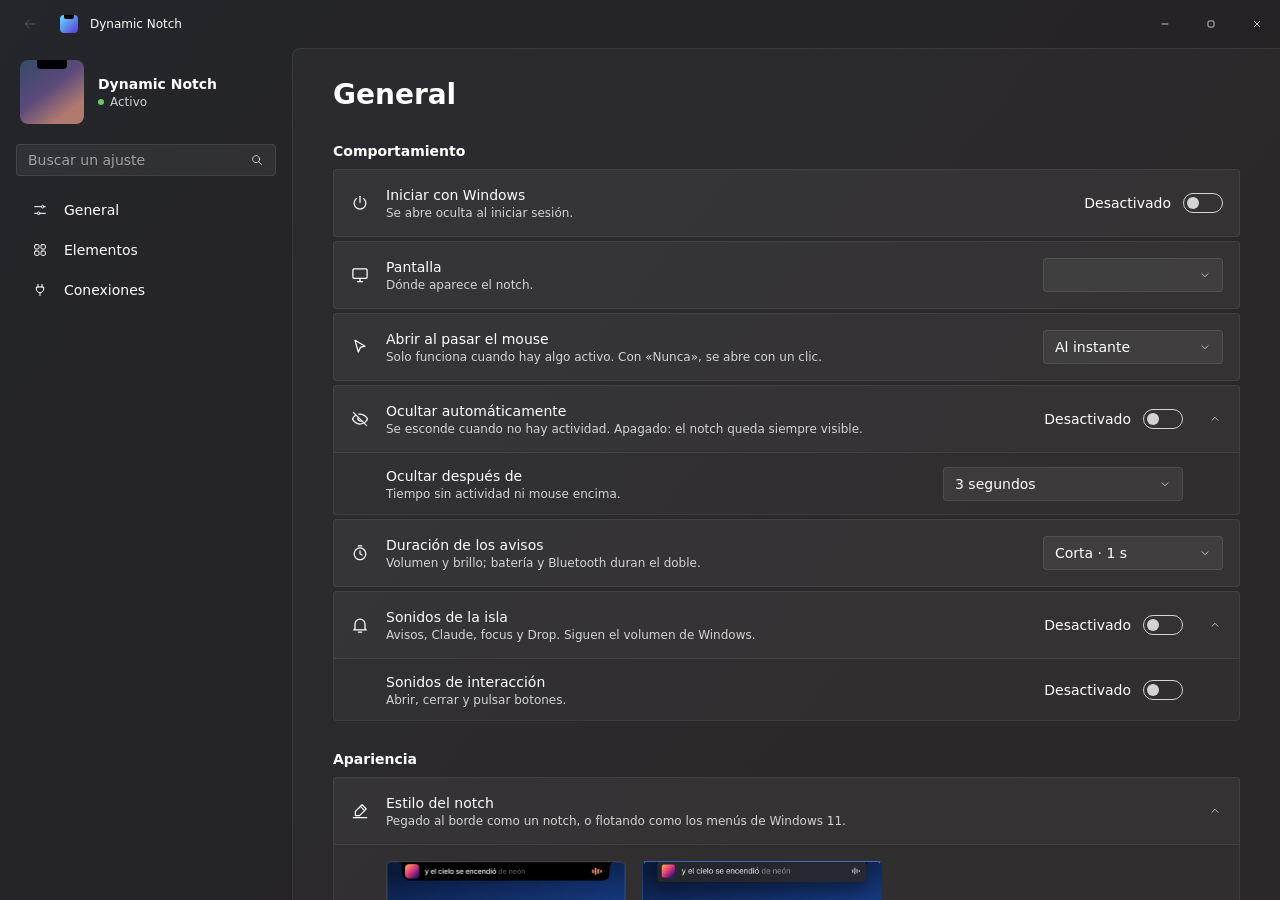
==== commit 143679ec: "Pulido: sonidos de la isla, animaciones de una sola vez y aviso de Bluetooth desconectado Co-Authore" ====
--- a/ui/settings.html
+++ b/ui/settings.html
@@ -82,6 +82,20 @@
               <option value="3000">Larga · 3 s</option>
             </select>
           </label>
+          <div class="expander open">
+            <div class="card">
+              <img class="icon" src="icons/bell.svg" alt="">
+              <span class="text"><b>Sonidos de la isla</b><small>Avisos, Claude, focus y Drop. Siguen el volumen de Windows.</small></span>
+              <label class="toggle"><input type="checkbox" role="switch" data-key="sounds" aria-label="Sonidos de la isla"></label>
+              <button type="button" class="expand" aria-label="Mostrar opciones"></button>
+            </div>
+            <div class="rows">
+              <label class="row">
+                <span class="text"><b>Sonidos de interacción</b><small>Abrir, cerrar y pulsar botones.</small></span>
+                <span class="toggle"><input type="checkbox" role="switch" data-key="ui_sounds" data-needs="sounds"></span>
+              </label>
+            </div>
+          </div>
         </div>
         <div class="group">
           <h3>Apariencia</h3>
--- a/ui/settings.css
+++ b/ui/settings.css
@@ -49,6 +49,7 @@
 .app-title { font-size: 12px; line-height: 16px; }
 .spacer { flex: 1; align-self: stretch; }
 .caption { width: 46px; align-self: stretch; }
+.caption + .caption { margin-left: -12px; }
 .titlebar button:not(:disabled):hover { background: var(--control); }
 .caption.close:hover { background: #c42b1c; }
 
@@ -139,7 +140,7 @@
   border: solid var(--stroke); border-width: 0 1px 1px; border-radius: 0 0 4px 4px;
 }
 .row { padding: 12px 56px 12px 52px; border-top: 1px solid var(--stroke); }
-.rows > .row:first-child { border-top: 0; }
+.rows > .row:first-child { border-top: 0; padding-top: 13px; }
 .rows > .info-row { padding-top: 0; border-top: 0; padding-bottom: 14px; }
 
 /* Toggle switch: "Activado" / "Desactivado" label, then the 40×20 pill. */
@@ -208,7 +209,7 @@
 .hero > img { flex: none; width: 320px; height: 150px; border-radius: 6px; }
 .hero-text { display: flex; flex-direction: column; align-items: flex-start; }
 .hero-text b { font: 600 20px/28px "Segoe UI Variable Display", "Segoe UI", system-ui, sans-serif; }
-.hero-text p { margin: 6px 0 8px; color: var(--text-2); }
+.hero-text p { margin: 6px 0 14px; color: var(--text-2); }
 
 /* General: notch style picker */
 .styles { flex-direction: row; gap: 16px; padding: 16px 16px 18px 52px; }
@@ -224,7 +225,7 @@
 }
 .thumb img { width: 100%; }
 .thumb.win11 { background: linear-gradient(171deg, #0a1a3b 8%, #173d87 54%, #2e63c7 85%); }
-.thumb.win11 img { position: absolute; left: -3px; top: -3px; width: 240px; }
+.thumb.win11 img { position: absolute; left: 50%; top: 0; width: 236px; transform: translateX(-50%); }
 .selected .thumb { border: 2px solid var(--accent); }
 .selected .thumb::after {
   content: ""; position: absolute; right: 8px; bottom: 8px;
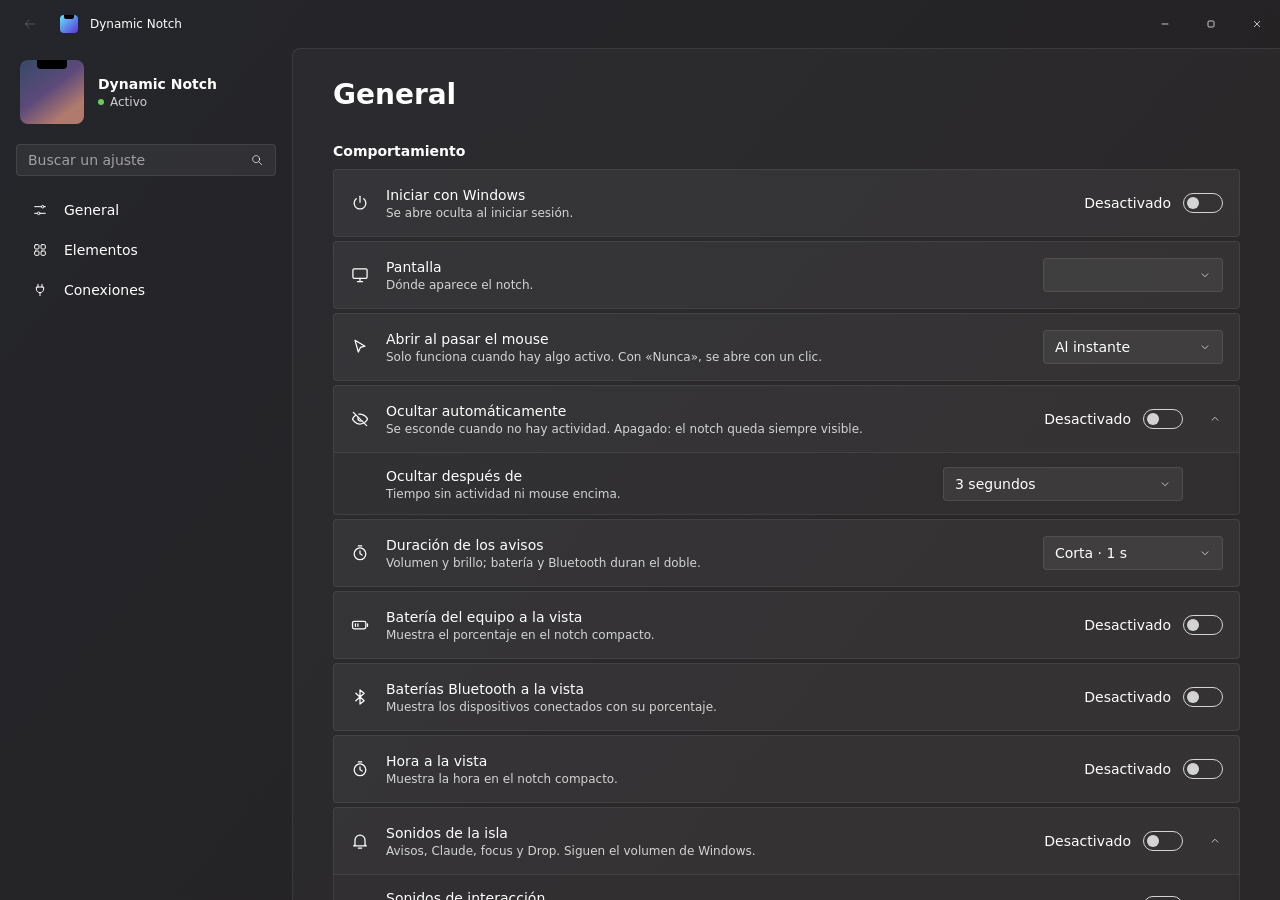
==== commit 0258e5bf: "Baterías y hora a la vista, pestaña Batería, notch compacto más alto y corto (variante A por defecto" ====
--- a/ui/settings.html
+++ b/ui/settings.html
@@ -81,6 +81,21 @@
               <option value="1500">Normal · 1.5 s</option>
               <option value="3000">Larga · 3 s</option>
             </select>
+          </label>
+          <label class="card">
+            <img class="icon" src="icons/battery.svg" alt="">
+            <span class="text"><b>Batería del equipo a la vista</b><small id="glance-pc-note">Muestra el porcentaje en el notch compacto.</small></span>
+            <span class="toggle"><input type="checkbox" role="switch" data-key="glance_pc" id="glance-pc"></span>
+          </label>
+          <label class="card">
+            <img class="icon" src="icons/bluetooth.svg" alt="">
+            <span class="text"><b>Baterías Bluetooth a la vista</b><small>Muestra los dispositivos conectados con su porcentaje.</small></span>
+            <span class="toggle"><input type="checkbox" role="switch" data-key="glance_bt"></span>
+          </label>
+          <label class="card">
+            <img class="icon" src="icons/timer.svg" alt="">
+            <span class="text"><b>Hora a la vista</b><small>Muestra la hora en el notch compacto.</small></span>
+            <span class="toggle"><input type="checkbox" role="switch" data-key="glance_clock"></span>
           </label>
           <div class="expander open">
             <div class="card">
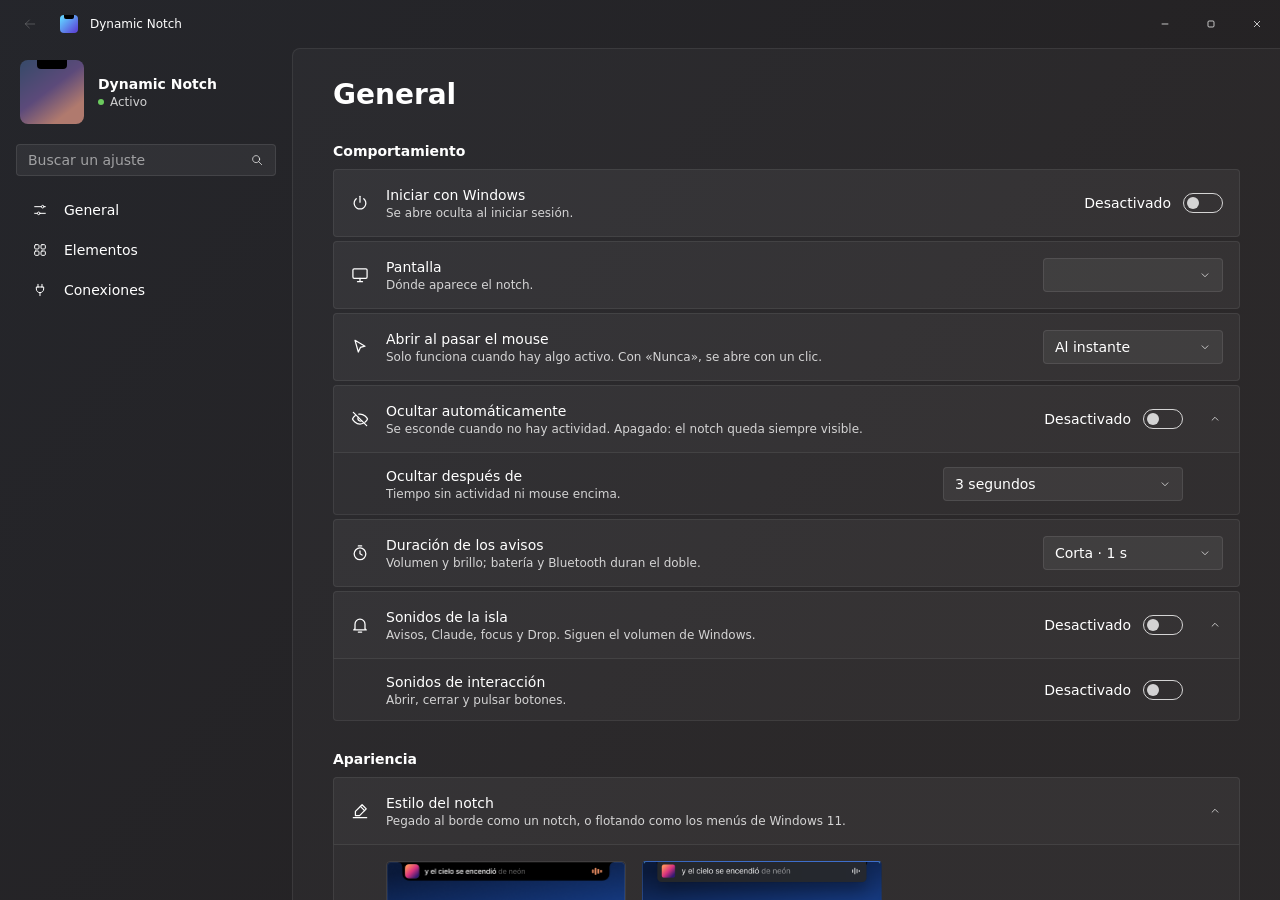
==== commit a9fd0a0d: "Retoques: con baterías a la vista la letra cede sitio (y Claude quita el proyecto), mascota del avis" ====
--- a/ui/settings.html
+++ b/ui/settings.html
@@ -82,21 +82,6 @@
               <option value="3000">Larga · 3 s</option>
             </select>
           </label>
-          <label class="card">
-            <img class="icon" src="icons/battery.svg" alt="">
-            <span class="text"><b>Batería del equipo a la vista</b><small id="glance-pc-note">Muestra el porcentaje en el notch compacto.</small></span>
-            <span class="toggle"><input type="checkbox" role="switch" data-key="glance_pc" id="glance-pc"></span>
-          </label>
-          <label class="card">
-            <img class="icon" src="icons/bluetooth.svg" alt="">
-            <span class="text"><b>Baterías Bluetooth a la vista</b><small>Muestra los dispositivos conectados con su porcentaje.</small></span>
-            <span class="toggle"><input type="checkbox" role="switch" data-key="glance_bt"></span>
-          </label>
-          <label class="card">
-            <img class="icon" src="icons/timer.svg" alt="">
-            <span class="text"><b>Hora a la vista</b><small>Muestra la hora en el notch compacto.</small></span>
-            <span class="toggle"><input type="checkbox" role="switch" data-key="glance_clock"></span>
-          </label>
           <div class="expander open">
             <div class="card">
               <img class="icon" src="icons/bell.svg" alt="">
@@ -232,6 +217,21 @@
             <img class="icon" src="icons/bluetooth.svg" alt="">
             <span class="text"><b>Dispositivos Bluetooth</b><small>Al conectarse, con su batería aproximada.</small></span>
             <span class="toggle"><input type="checkbox" role="switch" data-key="sys_bluetooth"></span>
+          </label>
+          <label class="card">
+            <img class="icon" src="icons/battery.svg" alt="">
+            <span class="text"><b>Batería del equipo a la vista</b><small id="glance-pc-note">Muestra el porcentaje en el notch compacto.</small></span>
+            <span class="toggle"><input type="checkbox" role="switch" data-key="glance_pc" id="glance-pc"></span>
+          </label>
+          <label class="card">
+            <img class="icon" src="icons/bluetooth.svg" alt="">
+            <span class="text"><b>Baterías Bluetooth a la vista</b><small>Muestra los dispositivos conectados con su porcentaje.</small></span>
+            <span class="toggle"><input type="checkbox" role="switch" data-key="glance_bt"></span>
+          </label>
+          <label class="card">
+            <img class="icon" src="icons/timer.svg" alt="">
+            <span class="text"><b>Hora a la vista</b><small>Muestra la hora en el notch compacto.</small></span>
+            <span class="toggle"><input type="checkbox" role="switch" data-key="glance_clock"></span>
           </label>
           <div class="expander open">
             <div class="card">
